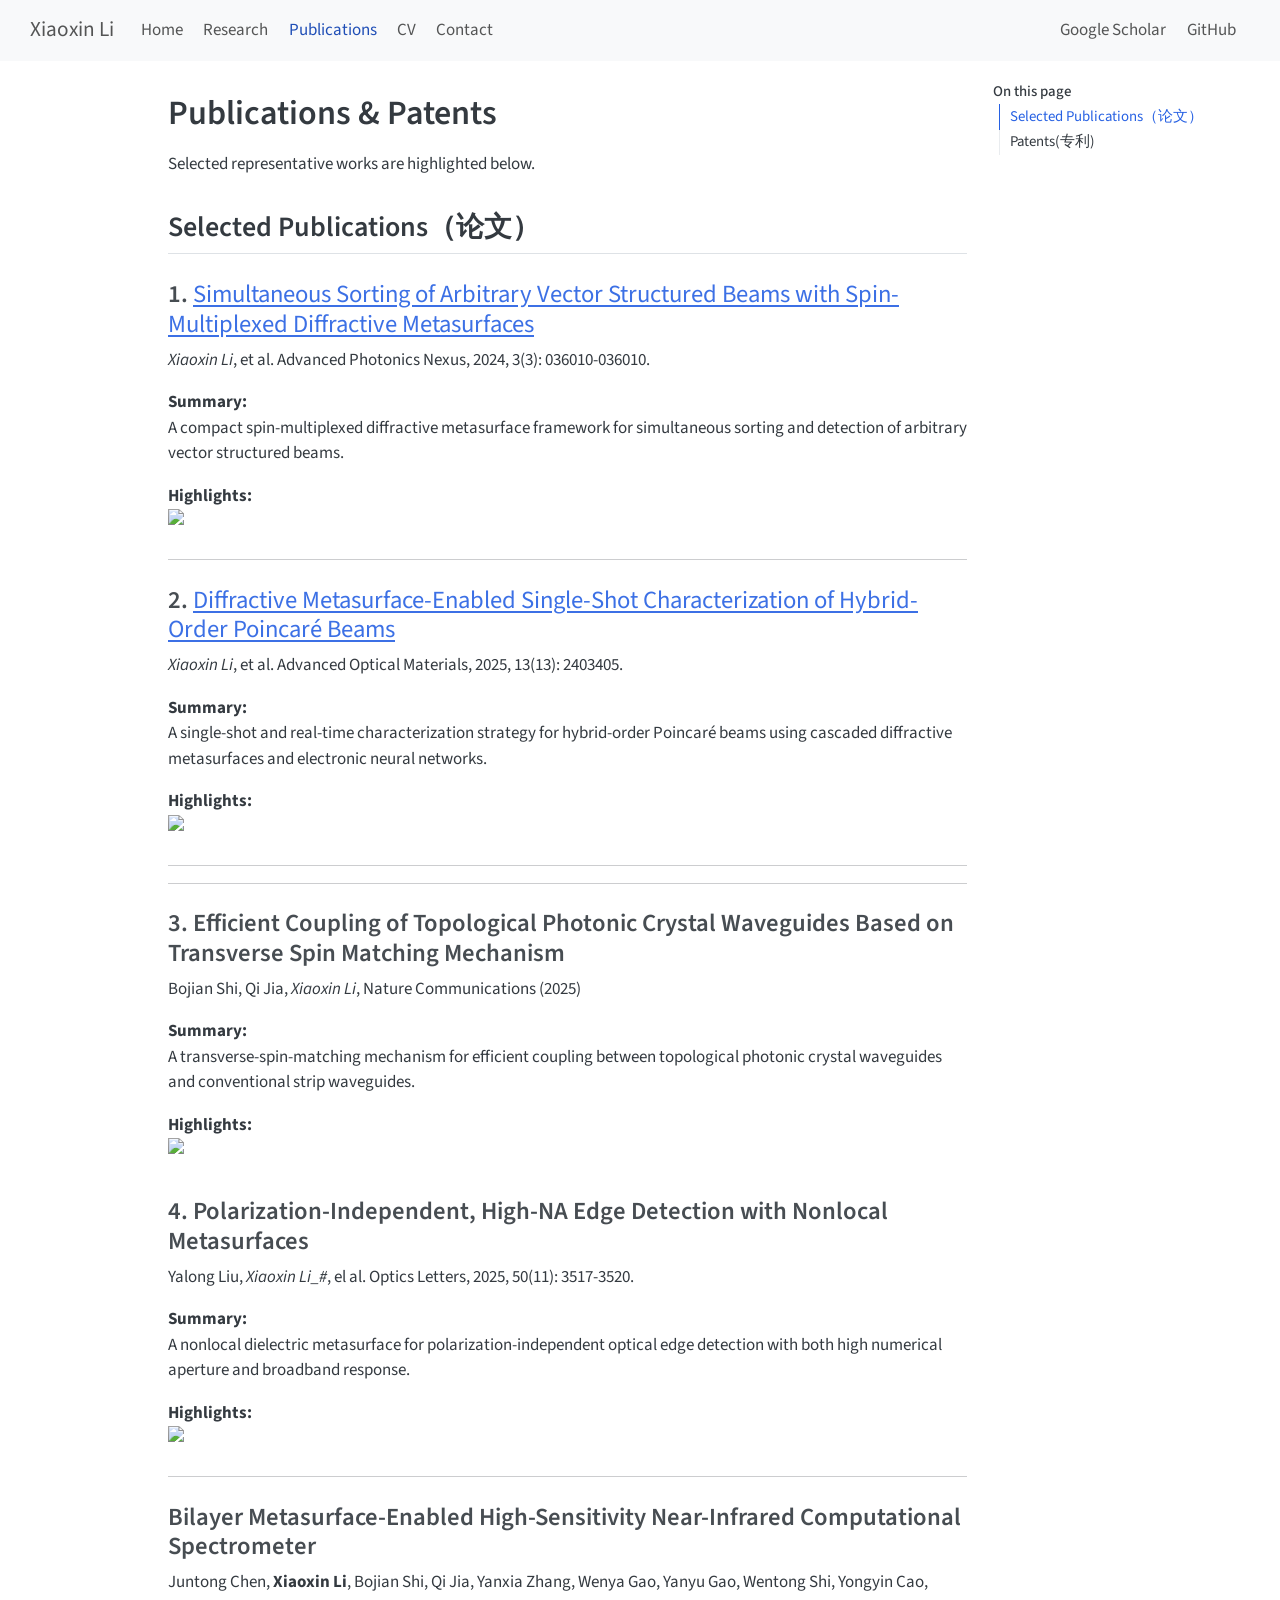
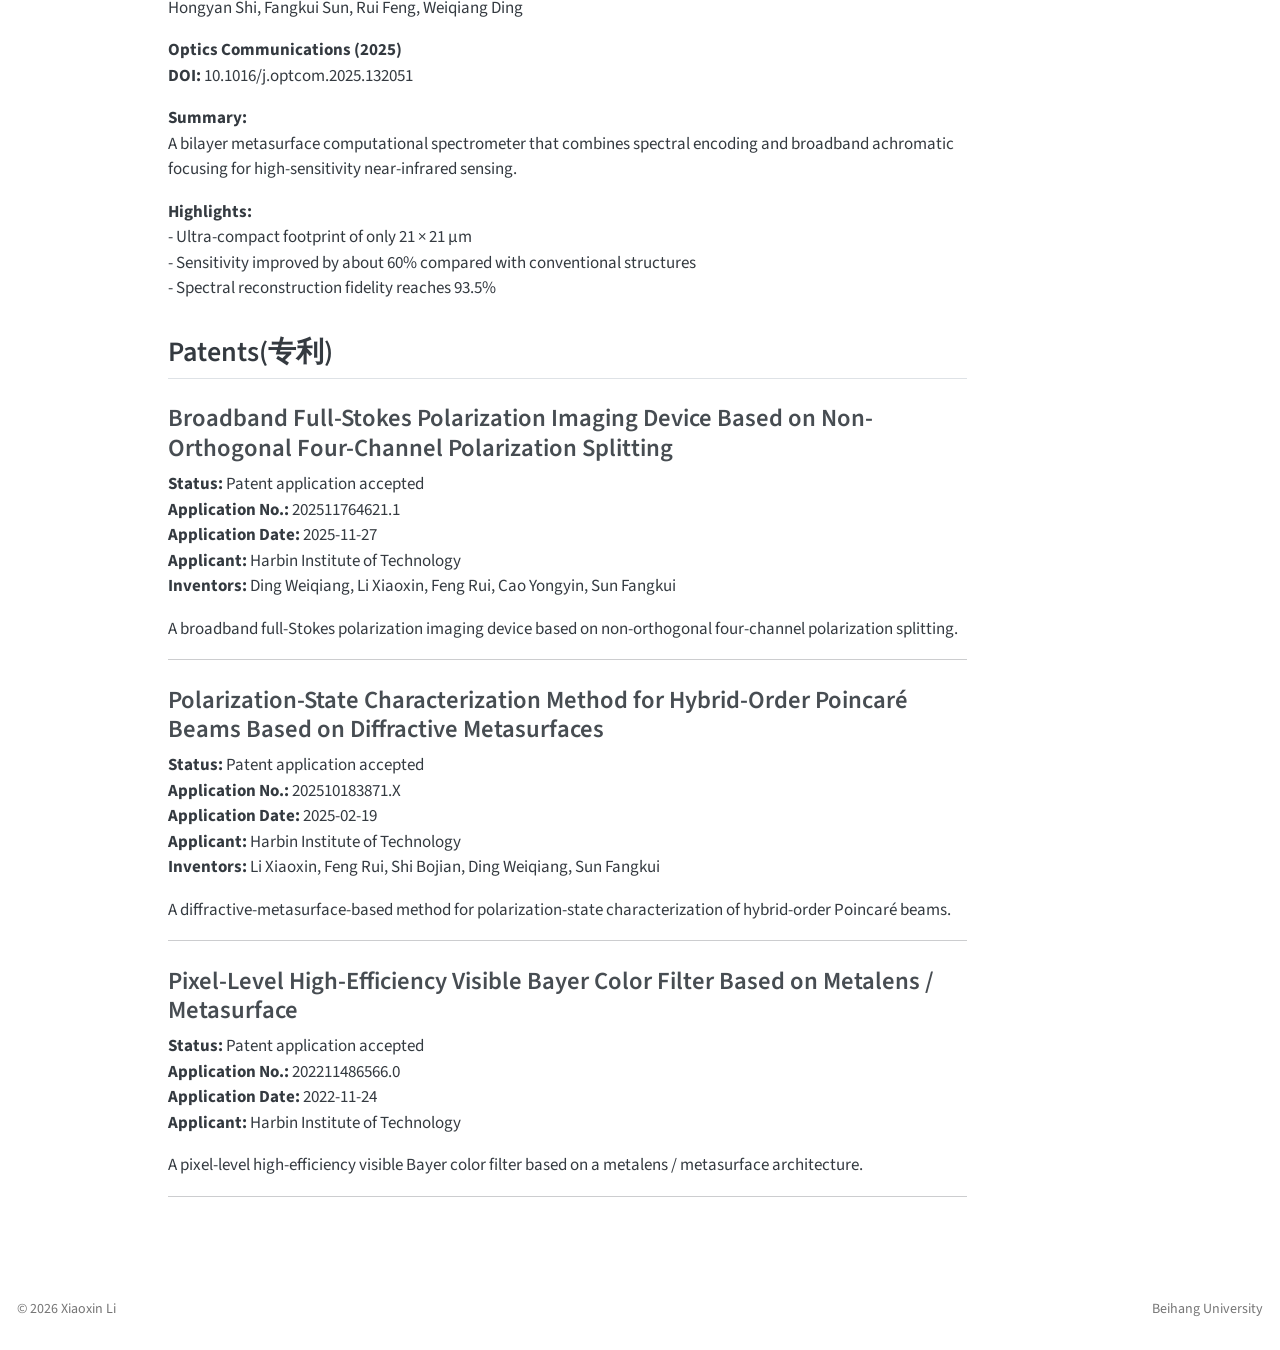
==== docs/publications.html @ 0e0e3e68 "Update homepage URL and SEO metadata" ====
<!DOCTYPE html>
<html xmlns="http://www.w3.org/1999/xhtml" lang="en" xml:lang="en"><head>

<meta charset="utf-8">
<meta name="generator" content="quarto-1.9.37">

<meta name="viewport" content="width=device-width, initial-scale=1.0, user-scalable=yes">


<title>Publications &amp; Patents – Xiaoxin Li</title>
<style>
/* Default styles provided by pandoc.
** See https://pandoc.org/MANUAL.html#variables-for-html for config info.
*/
code{white-space: pre-wrap;}
span.smallcaps{font-variant: small-caps;}
div.columns{display: flex; gap: min(4vw, 1.5em);}
div.column{flex: auto; overflow-x: auto;}
div.hanging-indent{margin-left: 1.5em; text-indent: -1.5em;}
ul.task-list{list-style: none;}
ul.task-list li input[type="checkbox"] {
  width: 0.8em;
  margin: 0 0.8em 0.2em -1em; /* quarto-specific, see https://github.com/quarto-dev/quarto-cli/issues/4556 */ 
  vertical-align: middle;
}
</style>


<script src="site_libs/quarto-nav/quarto-nav.js"></script>
<script src="site_libs/quarto-nav/headroom.min.js"></script>
<script src="site_libs/clipboard/clipboard.min.js"></script>
<script src="site_libs/quarto-search/autocomplete.umd.js"></script>
<script src="site_libs/quarto-search/fuse.min.js"></script>
<script src="site_libs/quarto-search/quarto-search.js"></script>
<meta name="quarto:offset" content="./">
<link href="./assets/images/favicon.png" rel="icon" type="image/png">
<script src="site_libs/quarto-html/quarto.js" type="module"></script>
<script src="site_libs/quarto-html/tabsets/tabsets.js" type="module"></script>
<script src="site_libs/quarto-html/popper.min.js"></script>
<script src="site_libs/quarto-html/tippy.umd.min.js"></script>
<script src="site_libs/quarto-html/anchor.min.js"></script>
<link href="site_libs/quarto-html/tippy.css" rel="stylesheet">
<link href="site_libs/quarto-html/quarto-syntax-highlighting-7f8f88aac4f3542376d5c11b86a4c14d.css" rel="stylesheet" id="quarto-text-highlighting-styles">
<script src="site_libs/bootstrap/bootstrap.min.js"></script>
<link href="site_libs/bootstrap/bootstrap-icons.css" rel="stylesheet">
<link href="site_libs/bootstrap/bootstrap-158031087360bce0ff56dc785ce39e06.min.css" rel="stylesheet" append-hash="true" id="quarto-bootstrap" data-mode="light">
<script id="quarto-search-options" type="application/json">{
  "location": "navbar",
  "copy-button": false,
  "collapse-after": 3,
  "panel-placement": "end",
  "type": "overlay",
  "limit": 50,
  "keyboard-shortcut": [
    "f",
    "/",
    "s"
  ],
  "show-item-context": false,
  "language": {
    "search-no-results-text": "No results",
    "search-matching-documents-text": "matching documents",
    "search-copy-link-title": "Copy link to search",
    "search-hide-matches-text": "Hide additional matches",
    "search-more-match-text": "more match in this document",
    "search-more-matches-text": "more matches in this document",
    "search-clear-button-title": "Clear",
    "search-text-placeholder": "",
    "search-detached-cancel-button-title": "Cancel",
    "search-submit-button-title": "Submit",
    "search-label": "Search"
  }
}</script>
<style>html{ scroll-behavior: smooth; }</style>


<link rel="stylesheet" href="styles.scss">
<meta property="og:title" content="Publications &amp; Patents – Xiaoxin Li">
<meta property="og:description" content="Academic homepage of Xiaoxin Li (李效欣), focusing on nanophotonics, metasurfaces, optical computing, multidimensional imaging, and computational photonics.">
<meta property="og:image" content="https://xiaoxinli-optics.github.io/assets/images/SCR-20260428-vhz.png">
<meta property="og:site_name" content="Xiaoxin Li">
<meta property="og:image:height" content="750">
<meta property="og:image:width" content="1468">
</head>

<body class="nav-fixed quarto-light">

<div id="quarto-search-results"></div>
  <header id="quarto-header" class="headroom fixed-top">
    <nav class="navbar navbar-expand-lg " data-bs-theme="dark">
      <div class="navbar-container container-fluid">
      <div class="navbar-brand-container mx-auto">
    <a class="navbar-brand" href="./index.html">
    <span class="navbar-title">Xiaoxin Li</span>
    </a>
  </div>
            <div id="quarto-search" class="" title="Search"></div>
          <button class="navbar-toggler" type="button" data-bs-toggle="collapse" data-bs-target="#navbarCollapse" aria-controls="navbarCollapse" role="menu" aria-expanded="false" aria-label="Toggle navigation" onclick="if (window.quartoToggleHeadroom) { window.quartoToggleHeadroom(); }">
  <span class="navbar-toggler-icon"></span>
</button>
          <div class="collapse navbar-collapse" id="navbarCollapse">
            <ul class="navbar-nav navbar-nav-scroll me-auto">
  <li class="nav-item">
    <a class="nav-link" href="./index.html"> 
<span class="menu-text">Home</span></a>
  </li>  
  <li class="nav-item">
    <a class="nav-link" href="./research.html"> 
<span class="menu-text">Research</span></a>
  </li>  
  <li class="nav-item">
    <a class="nav-link active" href="./publications.html" aria-current="page"> 
<span class="menu-text">Publications</span></a>
  </li>  
  <li class="nav-item">
    <a class="nav-link" href="./cv.html"> 
<span class="menu-text">CV</span></a>
  </li>  
  <li class="nav-item">
    <a class="nav-link" href="./contact.html"> 
<span class="menu-text">Contact</span></a>
  </li>  
</ul>
            <ul class="navbar-nav navbar-nav-scroll ms-auto">
  <li class="nav-item">
    <a class="nav-link" href="https://scholar.google.com.hk/citations?user=_G05MfUAAAAJ&amp;hl=zh-CN"> 
<span class="menu-text">Google Scholar</span></a>
  </li>  
  <li class="nav-item">
    <a class="nav-link" href="https://github.com/XiaoxinLi-optics"> 
<span class="menu-text">GitHub</span></a>
  </li>  
</ul>
          </div> <!-- /navcollapse -->
            <div class="quarto-navbar-tools">
</div>
      </div> <!-- /container-fluid -->
    </nav>
</header>
<!-- content -->
<div id="quarto-content" class="quarto-container page-columns page-rows-contents page-layout-article page-navbar">
<!-- sidebar -->
<!-- margin-sidebar -->
    <div id="quarto-margin-sidebar" class="sidebar margin-sidebar">
        <nav id="TOC" role="doc-toc" class="toc-active">
    <h2 id="toc-title">On this page</h2>
   
  <ul>
  <li><a href="#selected-publications论文" id="toc-selected-publications论文" class="nav-link active" data-scroll-target="#selected-publications论文">Selected Publications（论文）</a>
  <ul class="collapse">
  <li><a href="#simultaneous-sorting-of-arbitrary-vector-structured-beams-with-spin-multiplexed-diffractive-metasurfaces" id="toc-simultaneous-sorting-of-arbitrary-vector-structured-beams-with-spin-multiplexed-diffractive-metasurfaces" class="nav-link" data-scroll-target="#simultaneous-sorting-of-arbitrary-vector-structured-beams-with-spin-multiplexed-diffractive-metasurfaces">1. Simultaneous Sorting of Arbitrary Vector Structured Beams with Spin-Multiplexed Diffractive Metasurfaces</a></li>
  <li><a href="#diffractive-metasurface-enabled-single-shot-characterization-of-hybrid-order-poincaré-beams" id="toc-diffractive-metasurface-enabled-single-shot-characterization-of-hybrid-order-poincaré-beams" class="nav-link" data-scroll-target="#diffractive-metasurface-enabled-single-shot-characterization-of-hybrid-order-poincaré-beams">2. Diffractive Metasurface-Enabled Single-Shot Characterization of Hybrid-Order Poincaré Beams</a></li>
  <li><a href="#efficient-coupling-of-topological-photonic-crystal-waveguides-based-on-transverse-spin-matching-mechanism" id="toc-efficient-coupling-of-topological-photonic-crystal-waveguides-based-on-transverse-spin-matching-mechanism" class="nav-link" data-scroll-target="#efficient-coupling-of-topological-photonic-crystal-waveguides-based-on-transverse-spin-matching-mechanism">3. Efficient Coupling of Topological Photonic Crystal Waveguides Based on Transverse Spin Matching Mechanism</a></li>
  <li><a href="#polarization-independent-high-na-edge-detection-with-nonlocal-metasurfaces" id="toc-polarization-independent-high-na-edge-detection-with-nonlocal-metasurfaces" class="nav-link" data-scroll-target="#polarization-independent-high-na-edge-detection-with-nonlocal-metasurfaces">4. Polarization-Independent, High-NA Edge Detection with Nonlocal Metasurfaces</a></li>
  <li><a href="#bilayer-metasurface-enabled-high-sensitivity-near-infrared-computational-spectrometer" id="toc-bilayer-metasurface-enabled-high-sensitivity-near-infrared-computational-spectrometer" class="nav-link" data-scroll-target="#bilayer-metasurface-enabled-high-sensitivity-near-infrared-computational-spectrometer">Bilayer Metasurface-Enabled High-Sensitivity Near-Infrared Computational Spectrometer</a></li>
  </ul></li>
  <li><a href="#patents专利" id="toc-patents专利" class="nav-link" data-scroll-target="#patents专利">Patents(专利)</a>
  <ul class="collapse">
  <li><a href="#broadband-full-stokes-polarization-imaging-device-based-on-non-orthogonal-four-channel-polarization-splitting" id="toc-broadband-full-stokes-polarization-imaging-device-based-on-non-orthogonal-four-channel-polarization-splitting" class="nav-link" data-scroll-target="#broadband-full-stokes-polarization-imaging-device-based-on-non-orthogonal-four-channel-polarization-splitting">Broadband Full-Stokes Polarization Imaging Device Based on Non-Orthogonal Four-Channel Polarization Splitting</a></li>
  <li><a href="#polarization-state-characterization-method-for-hybrid-order-poincaré-beams-based-on-diffractive-metasurfaces" id="toc-polarization-state-characterization-method-for-hybrid-order-poincaré-beams-based-on-diffractive-metasurfaces" class="nav-link" data-scroll-target="#polarization-state-characterization-method-for-hybrid-order-poincaré-beams-based-on-diffractive-metasurfaces">Polarization-State Characterization Method for Hybrid-Order Poincaré Beams Based on Diffractive Metasurfaces</a></li>
  <li><a href="#pixel-level-high-efficiency-visible-bayer-color-filter-based-on-metalens-metasurface" id="toc-pixel-level-high-efficiency-visible-bayer-color-filter-based-on-metalens-metasurface" class="nav-link" data-scroll-target="#pixel-level-high-efficiency-visible-bayer-color-filter-based-on-metalens-metasurface">Pixel-Level High-Efficiency Visible Bayer Color Filter Based on Metalens / Metasurface</a></li>
  </ul></li>
  </ul>
</nav>
    </div>
<!-- main -->
<main class="content" id="quarto-document-content">

<header id="title-block-header" class="quarto-title-block default">
<div class="quarto-title">
<h1 class="title">Publications &amp; Patents</h1>
</div>



<div class="quarto-title-meta">

    
  
    
  </div>
  


</header>


<p>Selected representative works are highlighted below.</p>
<section id="selected-publications论文" class="level2">
<h2 class="anchored" data-anchor-id="selected-publications论文">Selected Publications（论文）</h2>
<section id="simultaneous-sorting-of-arbitrary-vector-structured-beams-with-spin-multiplexed-diffractive-metasurfaces" class="level3">
<h3 class="anchored" data-anchor-id="simultaneous-sorting-of-arbitrary-vector-structured-beams-with-spin-multiplexed-diffractive-metasurfaces">1. <a href="assets/pdf/Simultaneous sorting of arbitrary vector structured beams with spin-multiplexed.pdf">Simultaneous Sorting of Arbitrary Vector Structured Beams with Spin-Multiplexed Diffractive Metasurfaces</a></h3>
<p><em>Xiaoxin Li</em>, et al.&nbsp;Advanced Photonics Nexus, 2024, 3(3): 036010-036010.</p>
<p><strong>Summary:</strong><br>
A compact spin-multiplexed diffractive metasurface framework for simultaneous sorting and detection of arbitrary vector structured beams.</p>
<p><strong>Highlights:</strong><br>
<img src="assets/images/SCR-20260428-vhz.png" class="img-fluid quarto-figure quarto-figure-center" width="1000"></p>
<hr>
</section>
<section id="diffractive-metasurface-enabled-single-shot-characterization-of-hybrid-order-poincaré-beams" class="level3">
<h3 class="anchored" data-anchor-id="diffractive-metasurface-enabled-single-shot-characterization-of-hybrid-order-poincaré-beams">2. <a href="assets/pdf/Diffractive Metasurface-enabled Single-shot Characterization of Hybrid-Order Poincaré Beams.pdf">Diffractive Metasurface-Enabled Single-Shot Characterization of Hybrid-Order Poincaré Beams</a></h3>
<p><em>Xiaoxin Li</em>, et al.&nbsp;Advanced Optical Materials, 2025, 13(13): 2403405.</p>
<p><strong>Summary:</strong><br>
A single-shot and real-time characterization strategy for hybrid-order Poincaré beams using cascaded diffractive metasurfaces and electronic neural networks.</p>
<p><strong>Highlights:</strong><br>
<img src="assets/images/SCR-20260428-vl0.jpeg" class="img-fluid quarto-figure quarto-figure-center" width="1000"></p>
<hr>
<hr>
</section>
<section id="efficient-coupling-of-topological-photonic-crystal-waveguides-based-on-transverse-spin-matching-mechanism" class="level3">
<h3 class="anchored" data-anchor-id="efficient-coupling-of-topological-photonic-crystal-waveguides-based-on-transverse-spin-matching-mechanism">3. Efficient Coupling of Topological Photonic Crystal Waveguides Based on Transverse Spin Matching Mechanism</h3>
<p>Bojian Shi, Qi Jia, <em>Xiaoxin Li</em>, Nature Communications (2025)</p>
<p><strong>Summary:</strong><br>
A transverse-spin-matching mechanism for efficient coupling between topological photonic crystal waveguides and conventional strip waveguides.</p>
<p><strong>Highlights:</strong><br>
<img src="assets/images/SCR-20260501-nc.png" class="img-fluid quarto-figure quarto-figure-center" width="1000"></p>
</section>
<section id="polarization-independent-high-na-edge-detection-with-nonlocal-metasurfaces" class="level3">
<h3 class="anchored" data-anchor-id="polarization-independent-high-na-edge-detection-with-nonlocal-metasurfaces">4. Polarization-Independent, High-NA Edge Detection with Nonlocal Metasurfaces</h3>
<p>Yalong Liu, <em>Xiaoxin Li_#</em>, el al.&nbsp;Optics Letters, 2025, 50(11): 3517-3520.</p>
<p><strong>Summary:</strong><br>
A nonlocal dielectric metasurface for polarization-independent optical edge detection with both high numerical aperture and broadband response.</p>
<p><strong>Highlights:</strong><br>
<img src="assets/images/SCR-20260501-vhz.png" class="img-fluid quarto-figure quarto-figure-center" width="1000"></p>
<hr>
</section>
<section id="bilayer-metasurface-enabled-high-sensitivity-near-infrared-computational-spectrometer" class="level3">
<h3 class="anchored" data-anchor-id="bilayer-metasurface-enabled-high-sensitivity-near-infrared-computational-spectrometer">Bilayer Metasurface-Enabled High-Sensitivity Near-Infrared Computational Spectrometer</h3>
<p>Juntong Chen, <strong>Xiaoxin Li</strong>, Bojian Shi, Qi Jia, Yanxia Zhang, Wenya Gao, Yanyu Gao, Wentong Shi, Yongyin Cao, Hongyan Shi, Fangkui Sun, Rui Feng, Weiqiang Ding</p>
<p><strong>Optics Communications (2025)</strong><br>
<strong>DOI:</strong> 10.1016/j.optcom.2025.132051</p>
<p><strong>Summary:</strong><br>
A bilayer metasurface computational spectrometer that combines spectral encoding and broadband achromatic focusing for high-sensitivity near-infrared sensing.</p>
<p><strong>Highlights:</strong><br>
- Ultra-compact footprint of only 21 × 21 μm<br>
- Sensitivity improved by about 60% compared with conventional structures<br>
- Spectral reconstruction fidelity reaches 93.5%</p>
</section>
</section>
<section id="patents专利" class="level2">
<h2 class="anchored" data-anchor-id="patents专利">Patents(专利)</h2>
<section id="broadband-full-stokes-polarization-imaging-device-based-on-non-orthogonal-four-channel-polarization-splitting" class="level3">
<h3 class="anchored" data-anchor-id="broadband-full-stokes-polarization-imaging-device-based-on-non-orthogonal-four-channel-polarization-splitting">Broadband Full-Stokes Polarization Imaging Device Based on Non-Orthogonal Four-Channel Polarization Splitting</h3>
<p><strong>Status:</strong> Patent application accepted<br>
<strong>Application No.:</strong> 202511764621.1<br>
<strong>Application Date:</strong> 2025-11-27<br>
<strong>Applicant:</strong> Harbin Institute of Technology<br>
<strong>Inventors:</strong> Ding Weiqiang, Li Xiaoxin, Feng Rui, Cao Yongyin, Sun Fangkui</p>
<p>A broadband full-Stokes polarization imaging device based on non-orthogonal four-channel polarization splitting.</p>
<hr>
</section>
<section id="polarization-state-characterization-method-for-hybrid-order-poincaré-beams-based-on-diffractive-metasurfaces" class="level3">
<h3 class="anchored" data-anchor-id="polarization-state-characterization-method-for-hybrid-order-poincaré-beams-based-on-diffractive-metasurfaces">Polarization-State Characterization Method for Hybrid-Order Poincaré Beams Based on Diffractive Metasurfaces</h3>
<p><strong>Status:</strong> Patent application accepted<br>
<strong>Application No.:</strong> 202510183871.X<br>
<strong>Application Date:</strong> 2025-02-19<br>
<strong>Applicant:</strong> Harbin Institute of Technology<br>
<strong>Inventors:</strong> Li Xiaoxin, Feng Rui, Shi Bojian, Ding Weiqiang, Sun Fangkui</p>
<p>A diffractive-metasurface-based method for polarization-state characterization of hybrid-order Poincaré beams.</p>
<hr>
</section>
<section id="pixel-level-high-efficiency-visible-bayer-color-filter-based-on-metalens-metasurface" class="level3">
<h3 class="anchored" data-anchor-id="pixel-level-high-efficiency-visible-bayer-color-filter-based-on-metalens-metasurface">Pixel-Level High-Efficiency Visible Bayer Color Filter Based on Metalens / Metasurface</h3>
<p><strong>Status:</strong> Patent application accepted<br>
<strong>Application No.:</strong> 202211486566.0<br>
<strong>Application Date:</strong> 2022-11-24<br>
<strong>Applicant:</strong> Harbin Institute of Technology</p>
<p>A pixel-level high-efficiency visible Bayer color filter based on a metalens / metasurface architecture.</p>
<hr>


</section>
</section>

</main> <!-- /main -->
<script id="quarto-html-after-body" type="application/javascript">
  window.document.addEventListener("DOMContentLoaded", function (event) {
    const icon = "";
    const anchorJS = new window.AnchorJS();
    anchorJS.options = {
      placement: 'right',
      icon: icon
    };
    anchorJS.add('.anchored');
    const isCodeAnnotation = (el) => {
      for (const clz of el.classList) {
        if (clz.startsWith('code-annotation-')) {                     
          return true;
        }
      }
      return false;
    }
    const onCopySuccess = function(e) {
      // button target
      const button = e.trigger;
      // don't keep focus
      button.blur();
      // flash "checked"
      button.classList.add('code-copy-button-checked');
      var currentTitle = button.getAttribute("title");
      button.setAttribute("title", "Copied!");
      let tooltip;
      if (window.bootstrap) {
        button.setAttribute("data-bs-toggle", "tooltip");
        button.setAttribute("data-bs-placement", "left");
        button.setAttribute("data-bs-title", "Copied!");
        tooltip = new bootstrap.Tooltip(button, 
          { trigger: "manual", 
            customClass: "code-copy-button-tooltip",
            offset: [0, -8]});
        tooltip.show();    
      }
      setTimeout(function() {
        if (tooltip) {
          tooltip.hide();
          button.removeAttribute("data-bs-title");
          button.removeAttribute("data-bs-toggle");
          button.removeAttribute("data-bs-placement");
        }
        button.setAttribute("title", currentTitle);
        button.classList.remove('code-copy-button-checked');
      }, 1000);
      // clear code selection
      e.clearSelection();
    }
    const getTextToCopy = function(trigger) {
      const outerScaffold = trigger.parentElement.cloneNode(true);
      const codeEl = outerScaffold.querySelector('code');
      for (const childEl of codeEl.children) {
        if (isCodeAnnotation(childEl)) {
          childEl.remove();
        }
      }
      return codeEl.innerText;
    }
    const clipboard = new window.ClipboardJS('.code-copy-button:not([data-in-quarto-modal])', {
      text: getTextToCopy
    });
    clipboard.on('success', onCopySuccess);
    if (window.document.getElementById('quarto-embedded-source-code-modal')) {
      const clipboardModal = new window.ClipboardJS('.code-copy-button[data-in-quarto-modal]', {
        text: getTextToCopy,
        container: window.document.getElementById('quarto-embedded-source-code-modal')
      });
      clipboardModal.on('success', onCopySuccess);
    }
      var localhostRegex = new RegExp(/^(?:http|https):\/\/localhost\:?[0-9]*\//);
      var mailtoRegex = new RegExp(/^mailto:/);
        var filterRegex = new RegExp("https:\/\/xiaoxinli-optics\.github\.io\/");
      var isInternal = (href) => {
          return filterRegex.test(href) || localhostRegex.test(href) || mailtoRegex.test(href);
      }
      // Inspect non-navigation links and adorn them if external
     var links = window.document.querySelectorAll('a[href]:not(.nav-link):not(.navbar-brand):not(.toc-action):not(.sidebar-link):not(.sidebar-item-toggle):not(.pagination-link):not(.no-external):not([aria-hidden]):not(.dropdown-item):not(.quarto-navigation-tool):not(.about-link)');
      for (var i=0; i<links.length; i++) {
        const link = links[i];
        if (!isInternal(link.href)) {
          // undo the damage that might have been done by quarto-nav.js in the case of
          // links that we want to consider external
          if (link.dataset.originalHref !== undefined) {
            link.href = link.dataset.originalHref;
          }
        }
      }
    function tippyHover(el, contentFn, onTriggerFn, onUntriggerFn) {
      const config = {
        allowHTML: true,
        maxWidth: 500,
        delay: 100,
        arrow: false,
        appendTo: function(el) {
            return el.parentElement;
        },
        interactive: true,
        interactiveBorder: 10,
        theme: 'quarto',
        placement: 'bottom-start',
      };
      if (contentFn) {
        config.content = contentFn;
      }
      if (onTriggerFn) {
        config.onTrigger = onTriggerFn;
      }
      if (onUntriggerFn) {
        config.onUntrigger = onUntriggerFn;
      }
      window.tippy(el, config); 
    }
    const noterefs = window.document.querySelectorAll('a[role="doc-noteref"]');
    for (var i=0; i<noterefs.length; i++) {
      const ref = noterefs[i];
      tippyHover(ref, function() {
        // use id or data attribute instead here
        let href = ref.getAttribute('data-footnote-href') || ref.getAttribute('href');
        try { href = new URL(href).hash; } catch {}
        const id = href.replace(/^#\/?/, "");
        const note = window.document.getElementById(id);
        if (note) {
          return note.innerHTML;
        } else {
          return "";
        }
      });
    }
    const xrefs = window.document.querySelectorAll('a.quarto-xref');
    const processXRef = (id, note) => {
      // Strip column container classes
      const stripColumnClz = (el) => {
        el.classList.remove("page-full", "page-columns");
        if (el.children) {
          for (const child of el.children) {
            stripColumnClz(child);
          }
        }
      }
      stripColumnClz(note)
      if (id === null || id.startsWith('sec-')) {
        // Special case sections, only their first couple elements
        const container = document.createElement("div");
        if (note.children && note.children.length > 2) {
          container.appendChild(note.children[0].cloneNode(true));
          for (let i = 1; i < note.children.length; i++) {
            const child = note.children[i];
            if (child.tagName === "P" && child.innerText === "") {
              continue;
            } else {
              container.appendChild(child.cloneNode(true));
              break;
            }
          }
          if (window.Quarto?.typesetMath) {
            window.Quarto.typesetMath(container);
          }
          return container.innerHTML
        } else {
          if (window.Quarto?.typesetMath) {
            window.Quarto.typesetMath(note);
          }
          return note.innerHTML;
        }
      } else {
        // Remove any anchor links if they are present
        const anchorLink = note.querySelector('a.anchorjs-link');
        if (anchorLink) {
          anchorLink.remove();
        }
        if (window.Quarto?.typesetMath) {
          window.Quarto.typesetMath(note);
        }
        if (note.classList.contains("callout")) {
          return note.outerHTML;
        } else {
          return note.innerHTML;
        }
      }
    }
    for (var i=0; i<xrefs.length; i++) {
      const xref = xrefs[i];
      tippyHover(xref, undefined, function(instance) {
        instance.disable();
        let url = xref.getAttribute('href');
        let hash = undefined; 
        if (url.startsWith('#')) {
          hash = url;
        } else {
          try { hash = new URL(url).hash; } catch {}
        }
        if (hash) {
          const id = hash.replace(/^#\/?/, "");
          const note = window.document.getElementById(id);
          if (note !== null) {
            try {
              const html = processXRef(id, note.cloneNode(true));
              instance.setContent(html);
            } finally {
              instance.enable();
              instance.show();
            }
          } else {
            // See if we can fetch this
            fetch(url.split('#')[0])
            .then(res => res.text())
            .then(html => {
              const parser = new DOMParser();
              const htmlDoc = parser.parseFromString(html, "text/html");
              const note = htmlDoc.getElementById(id);
              if (note !== null) {
                const html = processXRef(id, note);
                instance.setContent(html);
              } 
            }).finally(() => {
              instance.enable();
              instance.show();
            });
          }
        } else {
          // See if we can fetch a full url (with no hash to target)
          // This is a special case and we should probably do some content thinning / targeting
          fetch(url)
          .then(res => res.text())
          .then(html => {
            const parser = new DOMParser();
            const htmlDoc = parser.parseFromString(html, "text/html");
            const note = htmlDoc.querySelector('main.content');
            if (note !== null) {
              // This should only happen for chapter cross references
              // (since there is no id in the URL)
              // remove the first header
              if (note.children.length > 0 && note.children[0].tagName === "HEADER") {
                note.children[0].remove();
              }
              const html = processXRef(null, note);
              instance.setContent(html);
            } 
          }).finally(() => {
            instance.enable();
            instance.show();
          });
        }
      }, function(instance) {
      });
    }
        let selectedAnnoteEl;
        const selectorForAnnotation = ( cell, annotation) => {
          let cellAttr = 'data-code-cell="' + cell + '"';
          let lineAttr = 'data-code-annotation="' +  annotation + '"';
          const selector = 'span[' + cellAttr + '][' + lineAttr + ']';
          return selector;
        }
        const selectCodeLines = (annoteEl) => {
          const doc = window.document;
          const targetCell = annoteEl.getAttribute("data-target-cell");
          const targetAnnotation = annoteEl.getAttribute("data-target-annotation");
          const annoteSpan = window.document.querySelector(selectorForAnnotation(targetCell, targetAnnotation));
          const lines = annoteSpan.getAttribute("data-code-lines").split(",");
          const lineIds = lines.map((line) => {
            return targetCell + "-" + line;
          })
          let top = null;
          let height = null;
          let parent = null;
          if (lineIds.length > 0) {
              //compute the position of the single el (top and bottom and make a div)
              const el = window.document.getElementById(lineIds[0]);
              top = el.offsetTop;
              height = el.offsetHeight;
              parent = el.parentElement.parentElement;
            if (lineIds.length > 1) {
              const lastEl = window.document.getElementById(lineIds[lineIds.length - 1]);
              const bottom = lastEl.offsetTop + lastEl.offsetHeight;
              height = bottom - top;
            }
            if (top !== null && height !== null && parent !== null) {
              // cook up a div (if necessary) and position it 
              let div = window.document.getElementById("code-annotation-line-highlight");
              if (div === null) {
                div = window.document.createElement("div");
                div.setAttribute("id", "code-annotation-line-highlight");
                div.style.position = 'absolute';
                parent.appendChild(div);
              }
              div.style.top = top - 2 + "px";
              div.style.height = height + 4 + "px";
              div.style.left = 0;
              let gutterDiv = window.document.getElementById("code-annotation-line-highlight-gutter");
              if (gutterDiv === null) {
                gutterDiv = window.document.createElement("div");
                gutterDiv.setAttribute("id", "code-annotation-line-highlight-gutter");
                gutterDiv.style.position = 'absolute';
                const codeCell = window.document.getElementById(targetCell);
                const gutter = codeCell.querySelector('.code-annotation-gutter');
                gutter.appendChild(gutterDiv);
              }
              gutterDiv.style.top = top - 2 + "px";
              gutterDiv.style.height = height + 4 + "px";
            }
            selectedAnnoteEl = annoteEl;
          }
        };
        const unselectCodeLines = () => {
          const elementsIds = ["code-annotation-line-highlight", "code-annotation-line-highlight-gutter"];
          elementsIds.forEach((elId) => {
            const div = window.document.getElementById(elId);
            if (div) {
              div.remove();
            }
          });
          selectedAnnoteEl = undefined;
        };
          // Handle positioning of the toggle
      window.addEventListener(
        "resize",
        throttle(() => {
          elRect = undefined;
          if (selectedAnnoteEl) {
            selectCodeLines(selectedAnnoteEl);
          }
        }, 10)
      );
      function throttle(fn, ms) {
      let throttle = false;
      let timer;
        return (...args) => {
          if(!throttle) { // first call gets through
              fn.apply(this, args);
              throttle = true;
          } else { // all the others get throttled
              if(timer) clearTimeout(timer); // cancel #2
              timer = setTimeout(() => {
                fn.apply(this, args);
                timer = throttle = false;
              }, ms);
          }
        };
      }
        // Attach click handler to the DT
        const annoteDls = window.document.querySelectorAll('dt[data-target-cell]');
        for (const annoteDlNode of annoteDls) {
          annoteDlNode.addEventListener('click', (event) => {
            const clickedEl = event.target;
            if (clickedEl !== selectedAnnoteEl) {
              unselectCodeLines();
              const activeEl = window.document.querySelector('dt[data-target-cell].code-annotation-active');
              if (activeEl) {
                activeEl.classList.remove('code-annotation-active');
              }
              selectCodeLines(clickedEl);
              clickedEl.classList.add('code-annotation-active');
            } else {
              // Unselect the line
              unselectCodeLines();
              clickedEl.classList.remove('code-annotation-active');
            }
          });
        }
    const findCites = (el) => {
      const parentEl = el.parentElement;
      if (parentEl) {
        const cites = parentEl.dataset.cites;
        if (cites) {
          return {
            el,
            cites: cites.split(' ')
          };
        } else {
          return findCites(el.parentElement)
        }
      } else {
        return undefined;
      }
    };
    var bibliorefs = window.document.querySelectorAll('a[role="doc-biblioref"]');
    for (var i=0; i<bibliorefs.length; i++) {
      const ref = bibliorefs[i];
      const citeInfo = findCites(ref);
      if (citeInfo) {
        tippyHover(citeInfo.el, function() {
          var popup = window.document.createElement('div');
          citeInfo.cites.forEach(function(cite) {
            var citeDiv = window.document.createElement('div');
            citeDiv.classList.add('hanging-indent');
            citeDiv.classList.add('csl-entry');
            var biblioDiv = window.document.getElementById('ref-' + cite);
            if (biblioDiv) {
              citeDiv.innerHTML = biblioDiv.innerHTML;
            }
            popup.appendChild(citeDiv);
          });
          return popup.innerHTML;
        });
      }
    }
  });
  </script>
</div> <!-- /content -->
<footer class="footer">
  <div class="nav-footer">
    <div class="nav-footer-left">
<p>© 2026 Xiaoxin Li</p>
</div>   
    <div class="nav-footer-center">
      &nbsp;
    </div>
    <div class="nav-footer-right">
<p>Beihang University</p>
</div>
  </div>
</footer>




<script src="site_libs/quarto-html/zenscroll-min.js"></script>
</body></html>
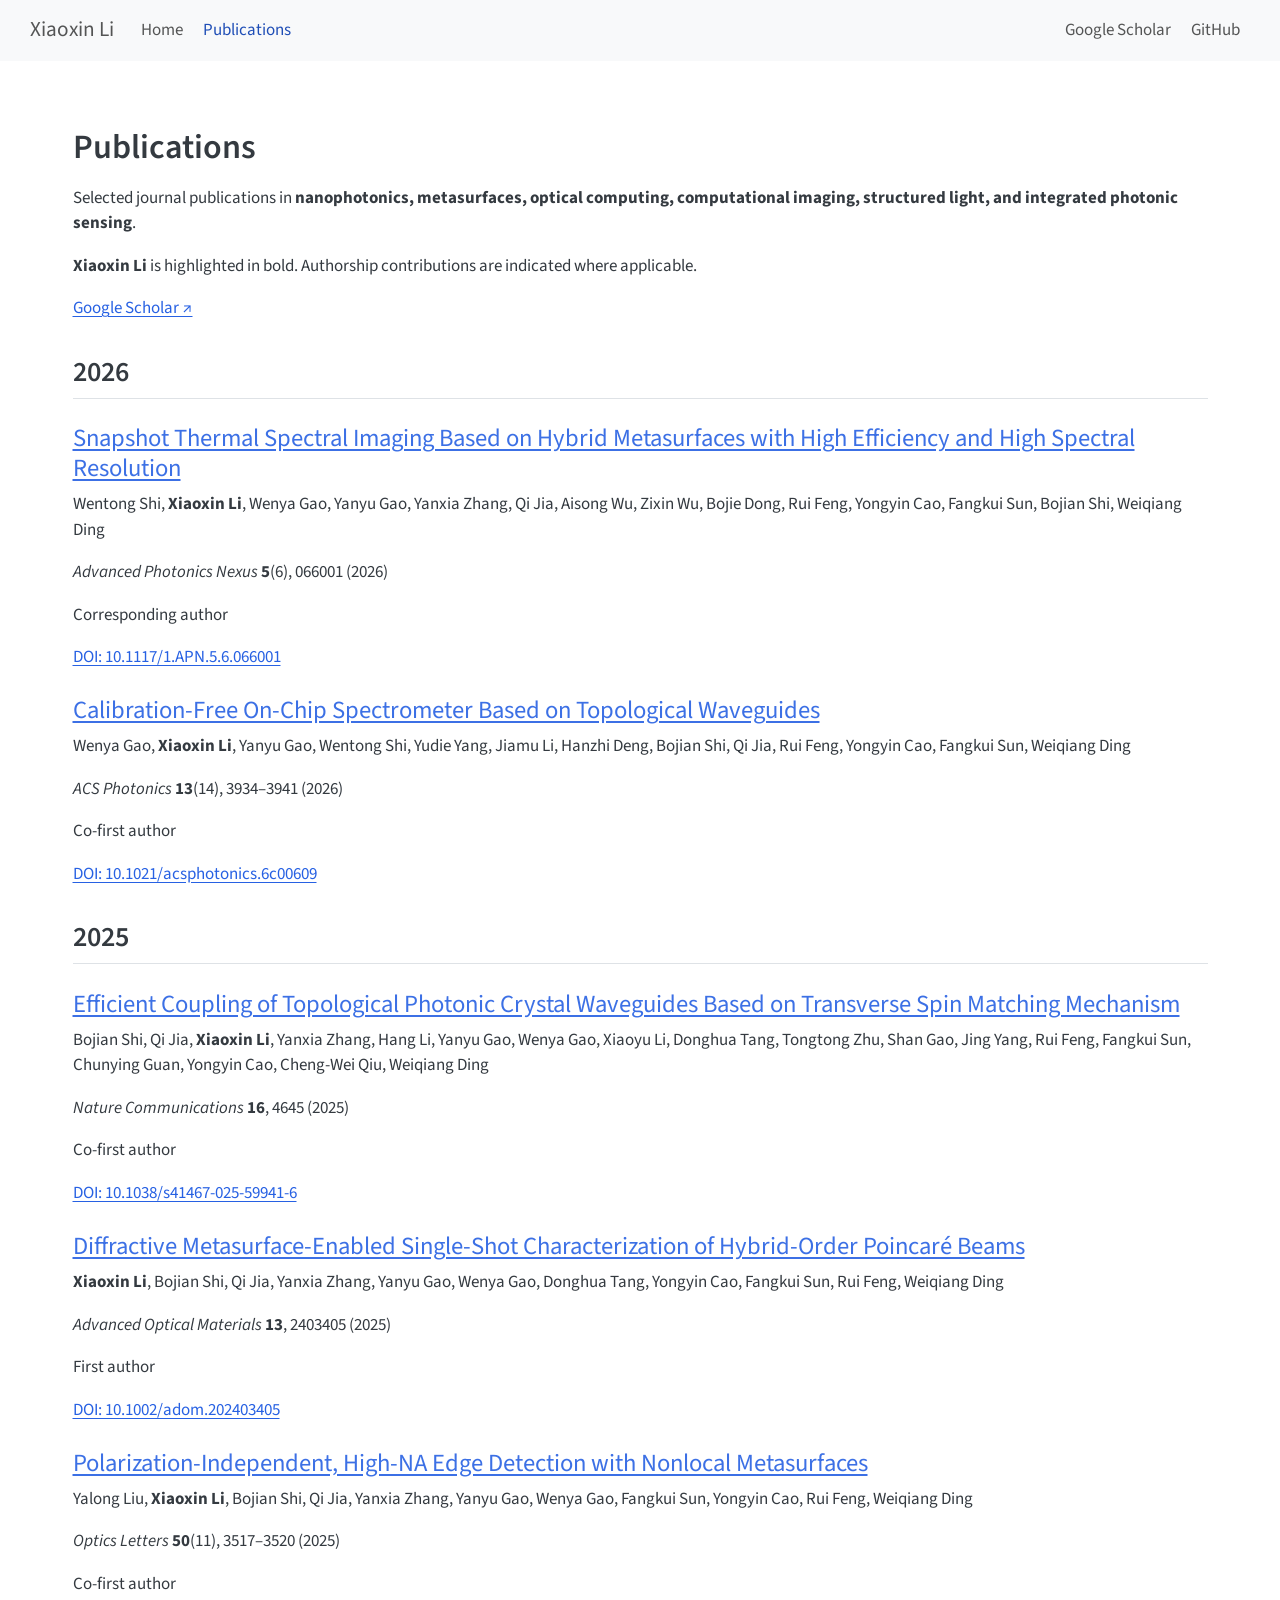
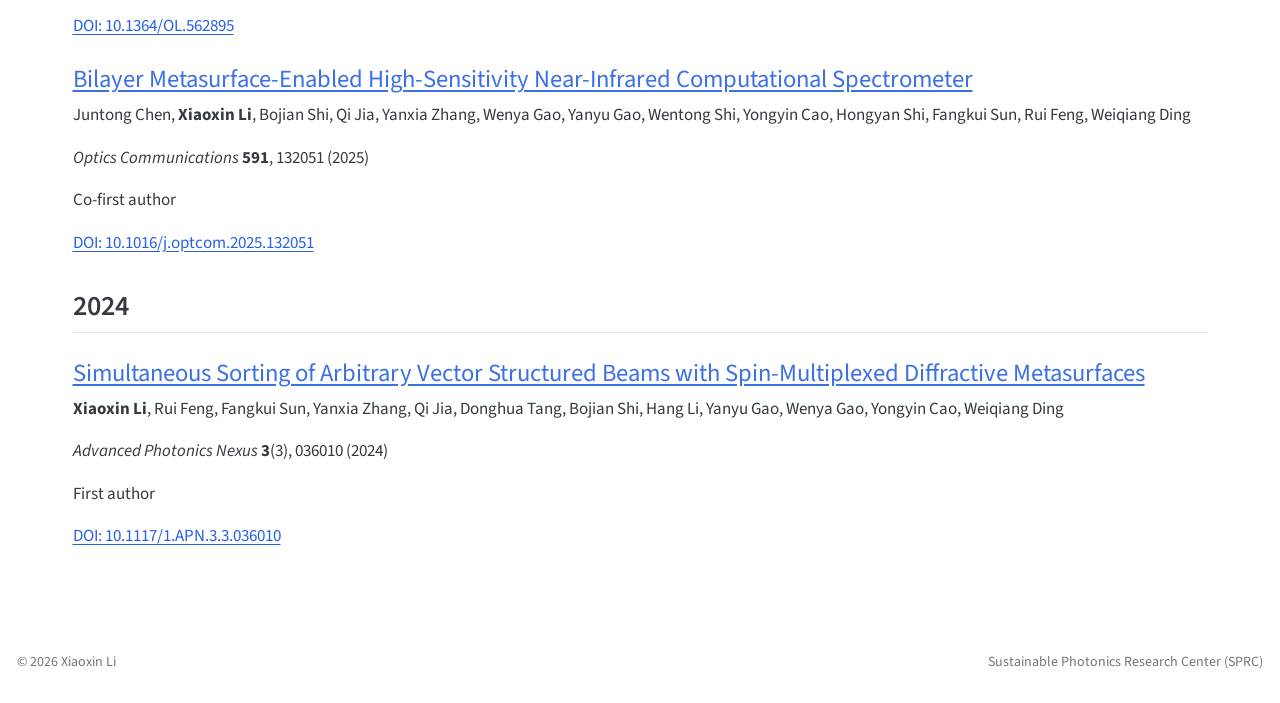
==== commit 769f52c2: "Redesign academic homepage and update publications" ====
--- a/docs/publications.html
+++ b/docs/publications.html
@@ -6,8 +6,9 @@
 
 <meta name="viewport" content="width=device-width, initial-scale=1.0, user-scalable=yes">
 
-
-<title>Publications &amp; Patents – Xiaoxin Li</title>
+<meta name="description" content="Publications of Xiaoxin Li in nanophotonics, metasurfaces, optical computing, computational imaging, structured light, and integrated photonic sensing.">
+
+<title>Publications | Xiaoxin Li – Xiaoxin Li</title>
 <style>
 /* Default styles provided by pandoc.
 ** See https://pandoc.org/MANUAL.html#variables-for-html for config info.
@@ -75,12 +76,8 @@
 
 
 <link rel="stylesheet" href="styles.scss">
-<meta property="og:title" content="Publications &amp; Patents – Xiaoxin Li">
-<meta property="og:description" content="Academic homepage of Xiaoxin Li (李效欣), focusing on nanophotonics, metasurfaces, optical computing, multidimensional imaging, and computational photonics.">
-<meta property="og:image" content="https://xiaoxinli-optics.github.io/assets/images/SCR-20260428-vhz.png">
+<meta property="og:title" content="Publications | Xiaoxin Li">
 <meta property="og:site_name" content="Xiaoxin Li">
-<meta property="og:image:height" content="750">
-<meta property="og:image:width" content="1468">
 </head>
 
 <body class="nav-fixed quarto-light">
@@ -94,7 +91,6 @@
     <span class="navbar-title">Xiaoxin Li</span>
     </a>
   </div>
-            <div id="quarto-search" class="" title="Search"></div>
           <button class="navbar-toggler" type="button" data-bs-toggle="collapse" data-bs-target="#navbarCollapse" aria-controls="navbarCollapse" role="menu" aria-expanded="false" aria-label="Toggle navigation" onclick="if (window.quartoToggleHeadroom) { window.quartoToggleHeadroom(); }">
   <span class="navbar-toggler-icon"></span>
 </button>
@@ -105,25 +101,13 @@
 <span class="menu-text">Home</span></a>
   </li>  
   <li class="nav-item">
-    <a class="nav-link" href="./research.html"> 
-<span class="menu-text">Research</span></a>
-  </li>  
-  <li class="nav-item">
     <a class="nav-link active" href="./publications.html" aria-current="page"> 
 <span class="menu-text">Publications</span></a>
-  </li>  
-  <li class="nav-item">
-    <a class="nav-link" href="./cv.html"> 
-<span class="menu-text">CV</span></a>
-  </li>  
-  <li class="nav-item">
-    <a class="nav-link" href="./contact.html"> 
-<span class="menu-text">Contact</span></a>
   </li>  
 </ul>
             <ul class="navbar-nav navbar-nav-scroll ms-auto">
   <li class="nav-item">
-    <a class="nav-link" href="https://scholar.google.com.hk/citations?user=_G05MfUAAAAJ&amp;hl=zh-CN"> 
+    <a class="nav-link" href="https://scholar.google.com.hk/citations?user=_G05MfUAAAAJ&amp;hl=en"> 
 <span class="menu-text">Google Scholar</span></a>
   </li>  
   <li class="nav-item">
@@ -138,139 +122,84 @@
     </nav>
 </header>
 <!-- content -->
-<div id="quarto-content" class="quarto-container page-columns page-rows-contents page-layout-article page-navbar">
+<div id="quarto-content" class="quarto-container page-columns page-rows-contents page-layout-full page-navbar">
 <!-- sidebar -->
 <!-- margin-sidebar -->
-    <div id="quarto-margin-sidebar" class="sidebar margin-sidebar">
-        <nav id="TOC" role="doc-toc" class="toc-active">
-    <h2 id="toc-title">On this page</h2>
-   
-  <ul>
-  <li><a href="#selected-publications论文" id="toc-selected-publications论文" class="nav-link active" data-scroll-target="#selected-publications论文">Selected Publications（论文）</a>
-  <ul class="collapse">
-  <li><a href="#simultaneous-sorting-of-arbitrary-vector-structured-beams-with-spin-multiplexed-diffractive-metasurfaces" id="toc-simultaneous-sorting-of-arbitrary-vector-structured-beams-with-spin-multiplexed-diffractive-metasurfaces" class="nav-link" data-scroll-target="#simultaneous-sorting-of-arbitrary-vector-structured-beams-with-spin-multiplexed-diffractive-metasurfaces">1. Simultaneous Sorting of Arbitrary Vector Structured Beams with Spin-Multiplexed Diffractive Metasurfaces</a></li>
-  <li><a href="#diffractive-metasurface-enabled-single-shot-characterization-of-hybrid-order-poincaré-beams" id="toc-diffractive-metasurface-enabled-single-shot-characterization-of-hybrid-order-poincaré-beams" class="nav-link" data-scroll-target="#diffractive-metasurface-enabled-single-shot-characterization-of-hybrid-order-poincaré-beams">2. Diffractive Metasurface-Enabled Single-Shot Characterization of Hybrid-Order Poincaré Beams</a></li>
-  <li><a href="#efficient-coupling-of-topological-photonic-crystal-waveguides-based-on-transverse-spin-matching-mechanism" id="toc-efficient-coupling-of-topological-photonic-crystal-waveguides-based-on-transverse-spin-matching-mechanism" class="nav-link" data-scroll-target="#efficient-coupling-of-topological-photonic-crystal-waveguides-based-on-transverse-spin-matching-mechanism">3. Efficient Coupling of Topological Photonic Crystal Waveguides Based on Transverse Spin Matching Mechanism</a></li>
-  <li><a href="#polarization-independent-high-na-edge-detection-with-nonlocal-metasurfaces" id="toc-polarization-independent-high-na-edge-detection-with-nonlocal-metasurfaces" class="nav-link" data-scroll-target="#polarization-independent-high-na-edge-detection-with-nonlocal-metasurfaces">4. Polarization-Independent, High-NA Edge Detection with Nonlocal Metasurfaces</a></li>
-  <li><a href="#bilayer-metasurface-enabled-high-sensitivity-near-infrared-computational-spectrometer" id="toc-bilayer-metasurface-enabled-high-sensitivity-near-infrared-computational-spectrometer" class="nav-link" data-scroll-target="#bilayer-metasurface-enabled-high-sensitivity-near-infrared-computational-spectrometer">Bilayer Metasurface-Enabled High-Sensitivity Near-Infrared Computational Spectrometer</a></li>
-  </ul></li>
-  <li><a href="#patents专利" id="toc-patents专利" class="nav-link" data-scroll-target="#patents专利">Patents(专利)</a>
-  <ul class="collapse">
-  <li><a href="#broadband-full-stokes-polarization-imaging-device-based-on-non-orthogonal-four-channel-polarization-splitting" id="toc-broadband-full-stokes-polarization-imaging-device-based-on-non-orthogonal-four-channel-polarization-splitting" class="nav-link" data-scroll-target="#broadband-full-stokes-polarization-imaging-device-based-on-non-orthogonal-four-channel-polarization-splitting">Broadband Full-Stokes Polarization Imaging Device Based on Non-Orthogonal Four-Channel Polarization Splitting</a></li>
-  <li><a href="#polarization-state-characterization-method-for-hybrid-order-poincaré-beams-based-on-diffractive-metasurfaces" id="toc-polarization-state-characterization-method-for-hybrid-order-poincaré-beams-based-on-diffractive-metasurfaces" class="nav-link" data-scroll-target="#polarization-state-characterization-method-for-hybrid-order-poincaré-beams-based-on-diffractive-metasurfaces">Polarization-State Characterization Method for Hybrid-Order Poincaré Beams Based on Diffractive Metasurfaces</a></li>
-  <li><a href="#pixel-level-high-efficiency-visible-bayer-color-filter-based-on-metalens-metasurface" id="toc-pixel-level-high-efficiency-visible-bayer-color-filter-based-on-metalens-metasurface" class="nav-link" data-scroll-target="#pixel-level-high-efficiency-visible-bayer-color-filter-based-on-metalens-metasurface">Pixel-Level High-Efficiency Visible Bayer Color Filter Based on Metalens / Metasurface</a></li>
-  </ul></li>
-  </ul>
-</nav>
-    </div>
+    
 <!-- main -->
-<main class="content" id="quarto-document-content">
-
-<header id="title-block-header" class="quarto-title-block default">
-<div class="quarto-title">
-<h1 class="title">Publications &amp; Patents</h1>
+<main class="content column-page" id="quarto-document-content"><header id="title-block-header" class="quarto-title-block"></header>
+
+
+
+
+<section id="publications" class="level1 publication-page">
+<h1>Publications</h1>
+<div class="publications-intro">
+<p>Selected journal publications in <strong>nanophotonics, metasurfaces, optical computing, computational imaging, structured light, and integrated photonic sensing</strong>.</p>
+<p><strong>Xiaoxin Li</strong> is highlighted in bold. Authorship contributions are indicated where applicable.</p>
+<p><a href="https://scholar.google.com.hk/citations?user=_G05MfUAAAAJ&amp;hl=en" class="publication-scholar" target="_blank">Google Scholar ↗</a></p>
 </div>
-
-
-
-<div class="quarto-title-meta">
-
-    
-  
-    
-  </div>
-  
-
-
-</header>
-
-
-<p>Selected representative works are highlighted below.</p>
-<section id="selected-publications论文" class="level2">
-<h2 class="anchored" data-anchor-id="selected-publications论文">Selected Publications（论文）</h2>
-<section id="simultaneous-sorting-of-arbitrary-vector-structured-beams-with-spin-multiplexed-diffractive-metasurfaces" class="level3">
-<h3 class="anchored" data-anchor-id="simultaneous-sorting-of-arbitrary-vector-structured-beams-with-spin-multiplexed-diffractive-metasurfaces">1. <a href="assets/pdf/Simultaneous sorting of arbitrary vector structured beams with spin-multiplexed.pdf">Simultaneous Sorting of Arbitrary Vector Structured Beams with Spin-Multiplexed Diffractive Metasurfaces</a></h3>
-<p><em>Xiaoxin Li</em>, et al.&nbsp;Advanced Photonics Nexus, 2024, 3(3): 036010-036010.</p>
-<p><strong>Summary:</strong><br>
-A compact spin-multiplexed diffractive metasurface framework for simultaneous sorting and detection of arbitrary vector structured beams.</p>
-<p><strong>Highlights:</strong><br>
-<img src="assets/images/SCR-20260428-vhz.png" class="img-fluid quarto-figure quarto-figure-center" width="1000"></p>
-<hr>
-</section>
-<section id="diffractive-metasurface-enabled-single-shot-characterization-of-hybrid-order-poincaré-beams" class="level3">
-<h3 class="anchored" data-anchor-id="diffractive-metasurface-enabled-single-shot-characterization-of-hybrid-order-poincaré-beams">2. <a href="assets/pdf/Diffractive Metasurface-enabled Single-shot Characterization of Hybrid-Order Poincaré Beams.pdf">Diffractive Metasurface-Enabled Single-Shot Characterization of Hybrid-Order Poincaré Beams</a></h3>
-<p><em>Xiaoxin Li</em>, et al.&nbsp;Advanced Optical Materials, 2025, 13(13): 2403405.</p>
-<p><strong>Summary:</strong><br>
-A single-shot and real-time characterization strategy for hybrid-order Poincaré beams using cascaded diffractive metasurfaces and electronic neural networks.</p>
-<p><strong>Highlights:</strong><br>
-<img src="assets/images/SCR-20260428-vl0.jpeg" class="img-fluid quarto-figure quarto-figure-center" width="1000"></p>
-<hr>
-<hr>
-</section>
-<section id="efficient-coupling-of-topological-photonic-crystal-waveguides-based-on-transverse-spin-matching-mechanism" class="level3">
-<h3 class="anchored" data-anchor-id="efficient-coupling-of-topological-photonic-crystal-waveguides-based-on-transverse-spin-matching-mechanism">3. Efficient Coupling of Topological Photonic Crystal Waveguides Based on Transverse Spin Matching Mechanism</h3>
-<p>Bojian Shi, Qi Jia, <em>Xiaoxin Li</em>, Nature Communications (2025)</p>
-<p><strong>Summary:</strong><br>
-A transverse-spin-matching mechanism for efficient coupling between topological photonic crystal waveguides and conventional strip waveguides.</p>
-<p><strong>Highlights:</strong><br>
-<img src="assets/images/SCR-20260501-nc.png" class="img-fluid quarto-figure quarto-figure-center" width="1000"></p>
-</section>
-<section id="polarization-independent-high-na-edge-detection-with-nonlocal-metasurfaces" class="level3">
-<h3 class="anchored" data-anchor-id="polarization-independent-high-na-edge-detection-with-nonlocal-metasurfaces">4. Polarization-Independent, High-NA Edge Detection with Nonlocal Metasurfaces</h3>
-<p>Yalong Liu, <em>Xiaoxin Li_#</em>, el al.&nbsp;Optics Letters, 2025, 50(11): 3517-3520.</p>
-<p><strong>Summary:</strong><br>
-A nonlocal dielectric metasurface for polarization-independent optical edge detection with both high numerical aperture and broadband response.</p>
-<p><strong>Highlights:</strong><br>
-<img src="assets/images/SCR-20260501-vhz.png" class="img-fluid quarto-figure quarto-figure-center" width="1000"></p>
-<hr>
-</section>
-<section id="bilayer-metasurface-enabled-high-sensitivity-near-infrared-computational-spectrometer" class="level3">
-<h3 class="anchored" data-anchor-id="bilayer-metasurface-enabled-high-sensitivity-near-infrared-computational-spectrometer">Bilayer Metasurface-Enabled High-Sensitivity Near-Infrared Computational Spectrometer</h3>
+<section id="section" class="level2 publication-year">
+<h2 class="publication-year anchored" data-anchor-id="section">2026</h2>
+<section id="snapshot-thermal-spectral-imaging-based-on-hybrid-metasurfaces-with-high-efficiency-and-high-spectral-resolution" class="level3 publication-item publication-full">
+<h3 class="anchored" data-anchor-id="snapshot-thermal-spectral-imaging-based-on-hybrid-metasurfaces-with-high-efficiency-and-high-spectral-resolution"><a href="https://doi.org/10.1117/1.APN.5.6.066001" target="_blank">Snapshot Thermal Spectral Imaging Based on Hybrid Metasurfaces with High Efficiency and High Spectral Resolution</a></h3>
+<p>Wentong Shi, <strong>Xiaoxin Li</strong>, Wenya Gao, Yanyu Gao, Yanxia Zhang, Qi Jia, Aisong Wu, Zixin Wu, Bojie Dong, Rui Feng, Yongyin Cao, Fangkui Sun, Bojian Shi, Weiqiang Ding</p>
+<p><em><span class="journal-name">Advanced Photonics Nexus</span></em> <strong>5</strong>(6), 066001 (2026)</p>
+<p><span class="pub-role">Corresponding author</span></p>
+<p><a href="https://doi.org/10.1117/1.APN.5.6.066001" class="paper-doi" target="_blank">DOI: 10.1117/1.APN.5.6.066001</a></p>
+</section>
+<section id="calibration-free-on-chip-spectrometer-based-on-topological-waveguides" class="level3 publication-item publication-full">
+<h3 class="anchored" data-anchor-id="calibration-free-on-chip-spectrometer-based-on-topological-waveguides"><a href="https://pubs.acs.org/doi/10.1021/acsphotonics.6c00609" target="_blank">Calibration-Free On-Chip Spectrometer Based on Topological Waveguides</a></h3>
+<p>Wenya Gao, <strong>Xiaoxin Li</strong>, Yanyu Gao, Wentong Shi, Yudie Yang, Jiamu Li, Hanzhi Deng, Bojian Shi, Qi Jia, Rui Feng, Yongyin Cao, Fangkui Sun, Weiqiang Ding</p>
+<p><em><span class="journal-name">ACS Photonics</span></em> <strong>13</strong>(14), 3934–3941 (2026)</p>
+<p><span class="pub-role">Co-first author</span></p>
+<p><a href="https://pubs.acs.org/doi/10.1021/acsphotonics.6c00609" class="paper-doi" target="_blank">DOI: 10.1021/acsphotonics.6c00609</a></p>
+</section>
+</section>
+<section id="section-1" class="level2 publication-year">
+<h2 class="publication-year anchored" data-anchor-id="section-1">2025</h2>
+<section id="efficient-coupling-of-topological-photonic-crystal-waveguides-based-on-transverse-spin-matching-mechanism" class="level3 publication-item publication-full">
+<h3 class="anchored" data-anchor-id="efficient-coupling-of-topological-photonic-crystal-waveguides-based-on-transverse-spin-matching-mechanism"><a href="https://www.nature.com/articles/s41467-025-59941-6" target="_blank">Efficient Coupling of Topological Photonic Crystal Waveguides Based on Transverse Spin Matching Mechanism</a></h3>
+<p>Bojian Shi, Qi Jia, <strong>Xiaoxin Li</strong>, Yanxia Zhang, Hang Li, Yanyu Gao, Wenya Gao, Xiaoyu Li, Donghua Tang, Tongtong Zhu, Shan Gao, Jing Yang, Rui Feng, Fangkui Sun, Chunying Guan, Yongyin Cao, Cheng-Wei Qiu, Weiqiang Ding</p>
+<p><em><span class="journal-name">Nature Communications</span></em> <strong>16</strong>, 4645 (2025)</p>
+<p><span class="pub-role">Co-first author</span></p>
+<p><a href="https://www.nature.com/articles/s41467-025-59941-6" class="paper-doi" target="_blank">DOI: 10.1038/s41467-025-59941-6</a></p>
+</section>
+<section id="diffractive-metasurface-enabled-single-shot-characterization-of-hybrid-order-poincaré-beams" class="level3 publication-item publication-full">
+<h3 class="anchored" data-anchor-id="diffractive-metasurface-enabled-single-shot-characterization-of-hybrid-order-poincaré-beams"><a href="https://advanced.onlinelibrary.wiley.com/doi/10.1002/adom.202403405" target="_blank">Diffractive Metasurface-Enabled Single-Shot Characterization of Hybrid-Order Poincaré Beams</a></h3>
+<p><strong>Xiaoxin Li</strong>, Bojian Shi, Qi Jia, Yanxia Zhang, Yanyu Gao, Wenya Gao, Donghua Tang, Yongyin Cao, Fangkui Sun, Rui Feng, Weiqiang Ding</p>
+<p><em><span class="journal-name">Advanced Optical Materials</span></em> <strong>13</strong>, 2403405 (2025)</p>
+<p><span class="pub-role">First author</span></p>
+<p><a href="https://advanced.onlinelibrary.wiley.com/doi/10.1002/adom.202403405" class="paper-doi" target="_blank">DOI: 10.1002/adom.202403405</a></p>
+</section>
+<section id="polarization-independent-high-na-edge-detection-with-nonlocal-metasurfaces" class="level3 publication-item publication-full">
+<h3 class="anchored" data-anchor-id="polarization-independent-high-na-edge-detection-with-nonlocal-metasurfaces"><a href="https://opg.optica.org/ol/abstract.cfm?uri=ol-50-11-3517" target="_blank">Polarization-Independent, High-NA Edge Detection with Nonlocal Metasurfaces</a></h3>
+<p>Yalong Liu, <strong>Xiaoxin Li</strong>, Bojian Shi, Qi Jia, Yanxia Zhang, Yanyu Gao, Wenya Gao, Fangkui Sun, Yongyin Cao, Rui Feng, Weiqiang Ding</p>
+<p><em><span class="journal-name">Optics Letters</span></em> <strong>50</strong>(11), 3517–3520 (2025)</p>
+<p><span class="pub-role">Co-first author</span></p>
+<p><a href="https://opg.optica.org/ol/abstract.cfm?uri=ol-50-11-3517" class="paper-doi" target="_blank">DOI: 10.1364/OL.562895</a></p>
+</section>
+<section id="bilayer-metasurface-enabled-high-sensitivity-near-infrared-computational-spectrometer" class="level3 publication-item publication-full">
+<h3 class="anchored" data-anchor-id="bilayer-metasurface-enabled-high-sensitivity-near-infrared-computational-spectrometer"><a href="https://www.sciencedirect.com/science/article/pii/S0030401825005796" target="_blank">Bilayer Metasurface-Enabled High-Sensitivity Near-Infrared Computational Spectrometer</a></h3>
 <p>Juntong Chen, <strong>Xiaoxin Li</strong>, Bojian Shi, Qi Jia, Yanxia Zhang, Wenya Gao, Yanyu Gao, Wentong Shi, Yongyin Cao, Hongyan Shi, Fangkui Sun, Rui Feng, Weiqiang Ding</p>
-<p><strong>Optics Communications (2025)</strong><br>
-<strong>DOI:</strong> 10.1016/j.optcom.2025.132051</p>
-<p><strong>Summary:</strong><br>
-A bilayer metasurface computational spectrometer that combines spectral encoding and broadband achromatic focusing for high-sensitivity near-infrared sensing.</p>
-<p><strong>Highlights:</strong><br>
-- Ultra-compact footprint of only 21 × 21 μm<br>
-- Sensitivity improved by about 60% compared with conventional structures<br>
-- Spectral reconstruction fidelity reaches 93.5%</p>
-</section>
-</section>
-<section id="patents专利" class="level2">
-<h2 class="anchored" data-anchor-id="patents专利">Patents(专利)</h2>
-<section id="broadband-full-stokes-polarization-imaging-device-based-on-non-orthogonal-four-channel-polarization-splitting" class="level3">
-<h3 class="anchored" data-anchor-id="broadband-full-stokes-polarization-imaging-device-based-on-non-orthogonal-four-channel-polarization-splitting">Broadband Full-Stokes Polarization Imaging Device Based on Non-Orthogonal Four-Channel Polarization Splitting</h3>
-<p><strong>Status:</strong> Patent application accepted<br>
-<strong>Application No.:</strong> 202511764621.1<br>
-<strong>Application Date:</strong> 2025-11-27<br>
-<strong>Applicant:</strong> Harbin Institute of Technology<br>
-<strong>Inventors:</strong> Ding Weiqiang, Li Xiaoxin, Feng Rui, Cao Yongyin, Sun Fangkui</p>
-<p>A broadband full-Stokes polarization imaging device based on non-orthogonal four-channel polarization splitting.</p>
-<hr>
-</section>
-<section id="polarization-state-characterization-method-for-hybrid-order-poincaré-beams-based-on-diffractive-metasurfaces" class="level3">
-<h3 class="anchored" data-anchor-id="polarization-state-characterization-method-for-hybrid-order-poincaré-beams-based-on-diffractive-metasurfaces">Polarization-State Characterization Method for Hybrid-Order Poincaré Beams Based on Diffractive Metasurfaces</h3>
-<p><strong>Status:</strong> Patent application accepted<br>
-<strong>Application No.:</strong> 202510183871.X<br>
-<strong>Application Date:</strong> 2025-02-19<br>
-<strong>Applicant:</strong> Harbin Institute of Technology<br>
-<strong>Inventors:</strong> Li Xiaoxin, Feng Rui, Shi Bojian, Ding Weiqiang, Sun Fangkui</p>
-<p>A diffractive-metasurface-based method for polarization-state characterization of hybrid-order Poincaré beams.</p>
-<hr>
-</section>
-<section id="pixel-level-high-efficiency-visible-bayer-color-filter-based-on-metalens-metasurface" class="level3">
-<h3 class="anchored" data-anchor-id="pixel-level-high-efficiency-visible-bayer-color-filter-based-on-metalens-metasurface">Pixel-Level High-Efficiency Visible Bayer Color Filter Based on Metalens / Metasurface</h3>
-<p><strong>Status:</strong> Patent application accepted<br>
-<strong>Application No.:</strong> 202211486566.0<br>
-<strong>Application Date:</strong> 2022-11-24<br>
-<strong>Applicant:</strong> Harbin Institute of Technology</p>
-<p>A pixel-level high-efficiency visible Bayer color filter based on a metalens / metasurface architecture.</p>
-<hr>
-
-
-</section>
-</section>
+<p><em><span class="journal-name">Optics Communications</span></em> <strong>591</strong>, 132051 (2025)</p>
+<p><span class="pub-role">Co-first author</span></p>
+<p><a href="https://www.sciencedirect.com/science/article/pii/S0030401825005796" class="paper-doi" target="_blank">DOI: 10.1016/j.optcom.2025.132051</a></p>
+</section>
+</section>
+<section id="section-2" class="level2 publication-year">
+<h2 class="publication-year anchored" data-anchor-id="section-2">2024</h2>
+<section id="simultaneous-sorting-of-arbitrary-vector-structured-beams-with-spin-multiplexed-diffractive-metasurfaces" class="level3 publication-item publication-full">
+<h3 class="anchored" data-anchor-id="simultaneous-sorting-of-arbitrary-vector-structured-beams-with-spin-multiplexed-diffractive-metasurfaces"><a href="https://doi.org/10.1117/1.APN.3.3.036010" target="_blank">Simultaneous Sorting of Arbitrary Vector Structured Beams with Spin-Multiplexed Diffractive Metasurfaces</a></h3>
+<p><strong>Xiaoxin Li</strong>, Rui Feng, Fangkui Sun, Yanxia Zhang, Qi Jia, Donghua Tang, Bojian Shi, Hang Li, Yanyu Gao, Wenya Gao, Yongyin Cao, Weiqiang Ding</p>
+<p><em><span class="journal-name">Advanced Photonics Nexus</span></em> <strong>3</strong>(3), 036010 (2024)</p>
+<p><span class="pub-role">First author</span></p>
+<p><a href="https://doi.org/10.1117/1.APN.3.3.036010" class="paper-doi" target="_blank">DOI: 10.1117/1.APN.3.3.036010</a></p>
+</section>
+</section>
+</section>
+
+
 
 </main> <!-- /main -->
 <script id="quarto-html-after-body" type="application/javascript">
@@ -683,7 +612,7 @@
       &nbsp;
     </div>
     <div class="nav-footer-right">
-<p>Beihang University</p>
+<p>Sustainable Photonics Research Center (SPRC)</p>
 </div>
   </div>
 </footer>
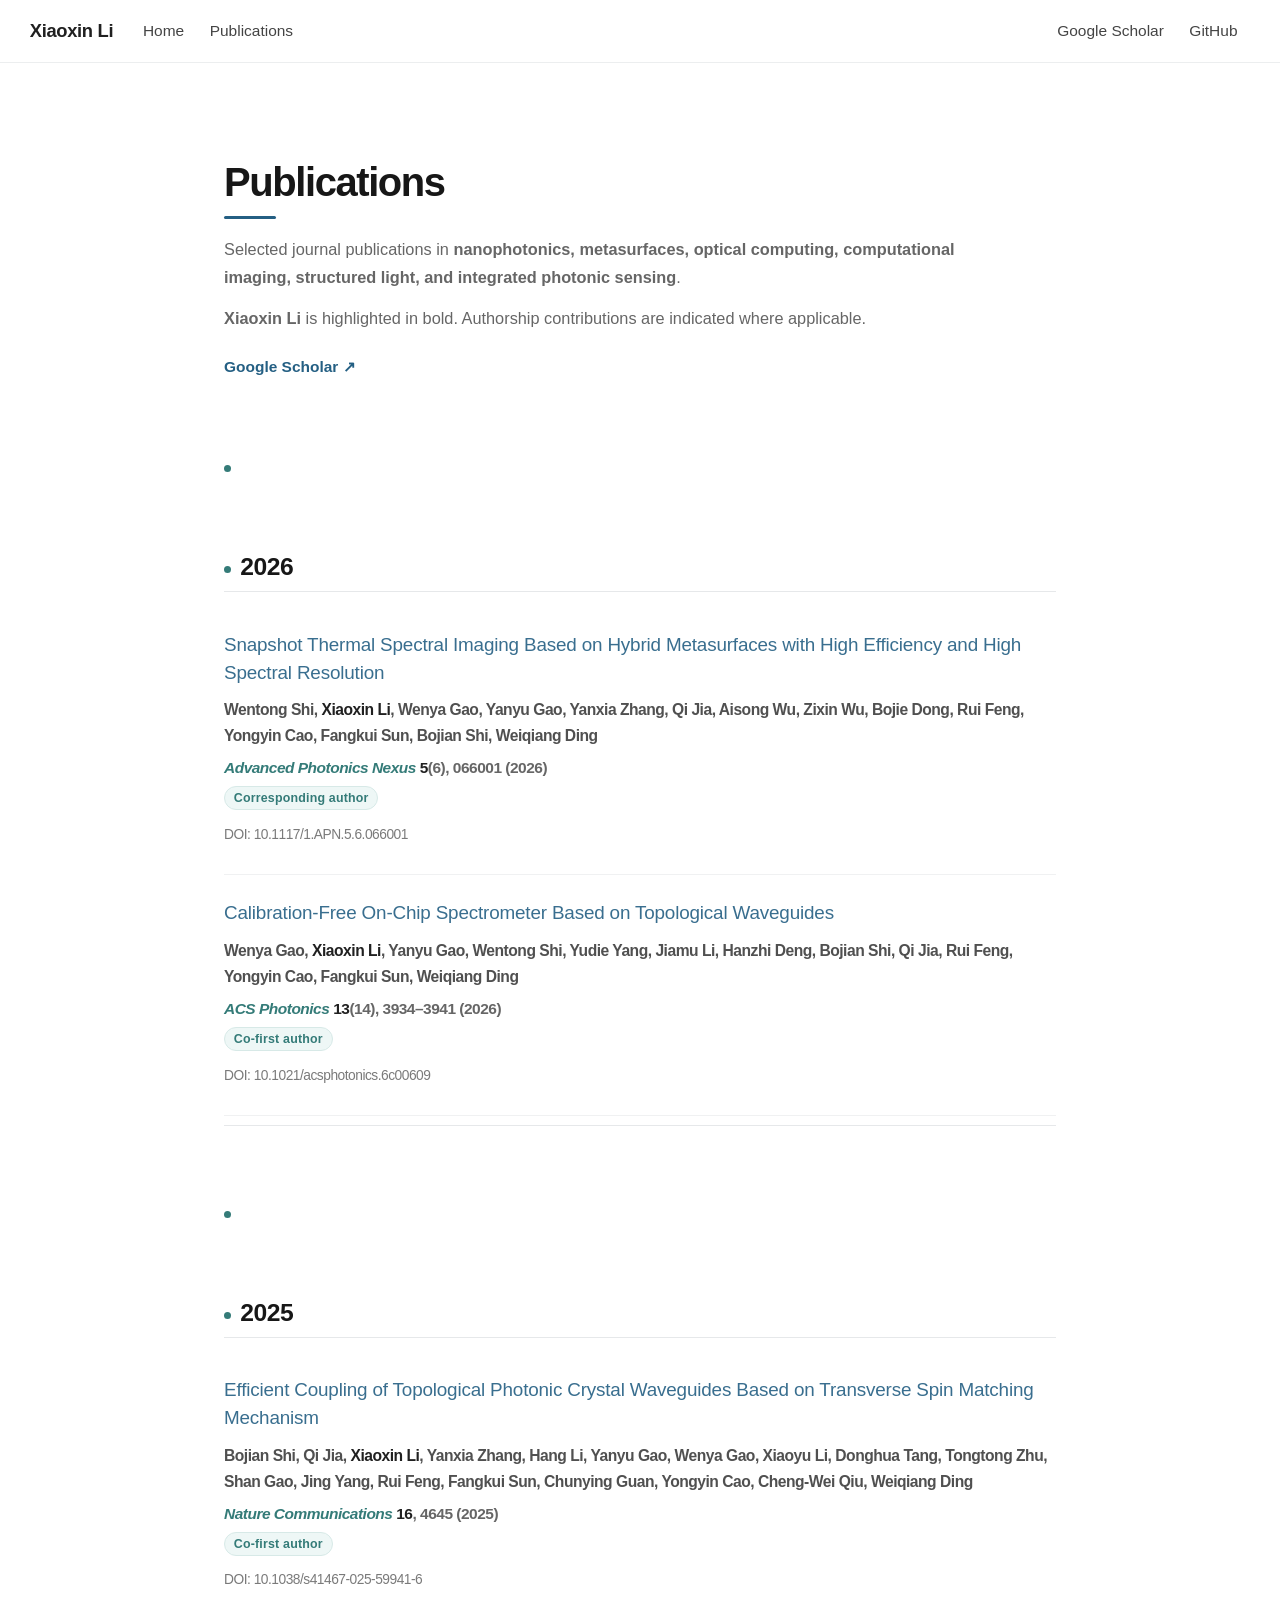
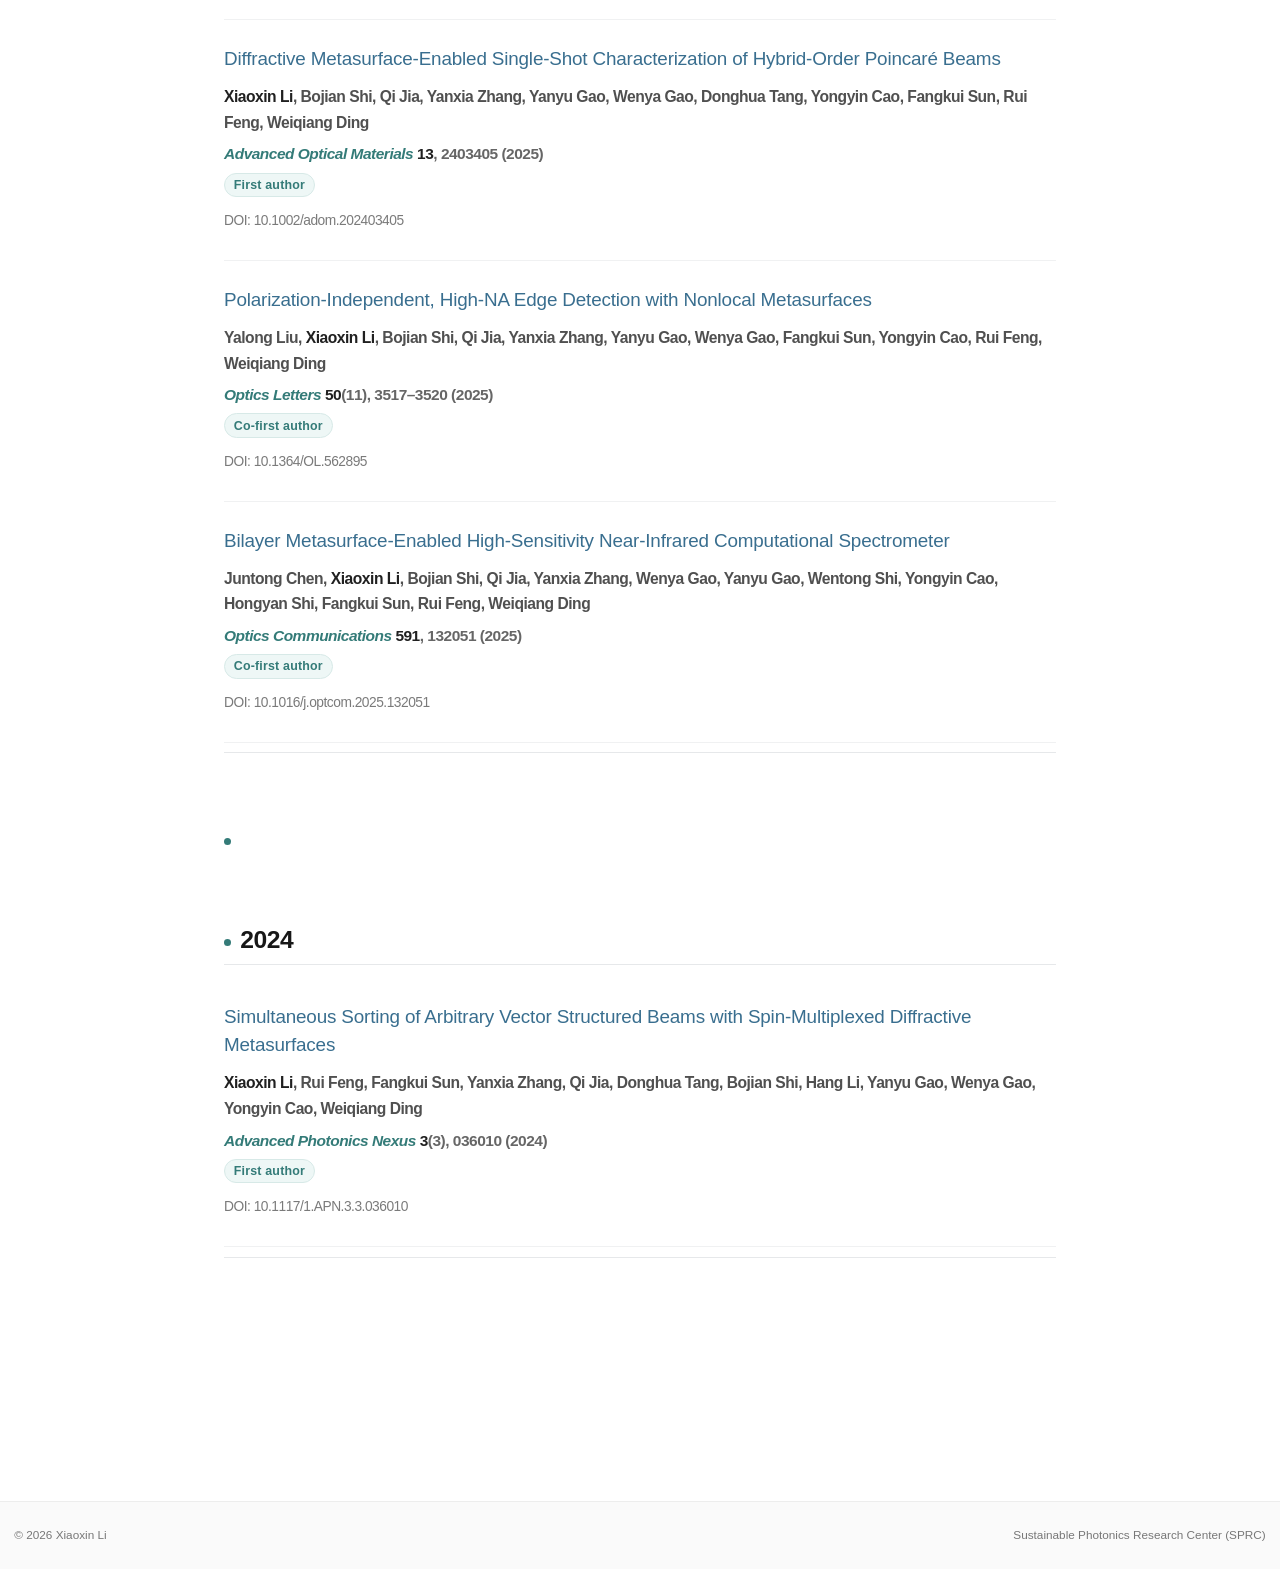
==== commit 1238282c: "Fix website stylesheet deployment" ====
--- a/docs/publications.html
+++ b/docs/publications.html
@@ -75,7 +75,7 @@
 <style>html{ scroll-behavior: smooth; }</style>
 
 
-<link rel="stylesheet" href="styles.scss">
+<link rel="stylesheet" href="styles.css">
 <meta property="og:title" content="Publications | Xiaoxin Li">
 <meta property="og:site_name" content="Xiaoxin Li">
 </head>
--- a/docs/styles.css
+++ b/docs/styles.css
@@ -0,0 +1,1419 @@
+/* =========================================================
+   Xiaoxin Li Academic Homepage
+   Refined Academic Profile
+   ========================================================= */
+
+
+/* =========================================================
+   Theme
+   ========================================================= */
+
+:root {
+
+  --text: #282828;
+  --heading: #171717;
+  --muted: #666666;
+
+  /* Primary academic blue */
+  --accent: #245f83;
+  --accent-dark: #184761;
+  --accent-soft: #eef5f8;
+
+  /* Secondary teal */
+  --accent-secondary: #347b78;
+  --accent-secondary-soft: #eef7f6;
+
+  --line: #e6e8ea;
+  --line-light: #f0f1f2;
+
+  --panel: #fafbfc;
+
+  --background: #ffffff;
+}
+
+
+/* =========================================================
+   Global
+   ========================================================= */
+
+html {
+  scroll-behavior: smooth;
+}
+
+
+body {
+
+  font-family:
+    -apple-system,
+    BlinkMacSystemFont,
+    "Segoe UI",
+    "Helvetica Neue",
+    Arial,
+    sans-serif;
+
+  font-size: 1rem;
+
+  line-height: 1.72;
+
+  color: var(--text);
+
+  background: var(--background);
+
+  -webkit-font-smoothing: antialiased;
+
+  text-rendering: optimizeLegibility;
+}
+
+
+/* =========================================================
+   Main
+   ========================================================= */
+
+main.content {
+
+  max-width: none;
+
+  padding-top: 0;
+
+  padding-bottom: 4rem;
+}
+
+
+/* =========================================================
+   Main profile layout
+   ========================================================= */
+
+.profile-page {
+
+  max-width: 1190px;
+
+  margin-left: auto;
+  margin-right: auto;
+
+  padding:
+    3.8rem
+    2rem
+    5rem;
+
+  display: grid;
+
+  grid-template-columns:
+    235px
+    minmax(0, 1fr);
+
+  column-gap: 5.4rem;
+
+  align-items: start;
+}
+
+
+/* =========================================================
+   Sidebar
+   ========================================================= */
+
+.profile-sidebar {
+
+  position: sticky;
+
+  top: 92px;
+
+  align-self: start;
+
+  text-align: left;
+}
+
+
+/* ---------- Portrait ---------- */
+
+.profile-photo {
+
+  width: 176px;
+
+  height: 176px;
+
+  display: block;
+
+  object-fit: cover;
+
+  margin:
+    0
+    0
+    1.65rem
+    0;
+
+  border-radius: 50%;
+
+  border:
+    4px
+    solid
+    #ffffff;
+
+  box-shadow:
+    0
+    0
+    0
+    1px
+    #dde2e6,
+    0
+    7px
+    22px
+    rgba(25, 45, 60, 0.09);
+}
+
+
+/* ---------- Name ---------- */
+
+.profile-sidebar h1 {
+
+  margin-top: 0;
+
+  margin-bottom: 0.55rem;
+
+  font-size: 1.92rem;
+
+  line-height: 1.1;
+
+  font-weight: 730;
+
+  letter-spacing: -0.035em;
+
+  color: var(--heading);
+}
+
+
+/* ---------- Role ---------- */
+
+.profile-role {
+
+  display: inline-block;
+
+  margin-bottom: 1rem;
+
+  color: var(--accent);
+
+  font-size: 0.95rem;
+
+  font-weight: 650;
+}
+
+
+/* ---------- Sidebar text ---------- */
+
+.profile-sidebar p {
+
+  margin-top: 0;
+
+  margin-bottom: 0.68rem;
+
+  font-size: 0.91rem;
+
+  line-height: 1.55;
+
+  color: var(--muted);
+}
+
+
+.profile-sidebar strong {
+
+  font-weight: 600;
+
+  color: #303030;
+}
+
+
+/* =========================================================
+   Research focus
+   ========================================================= */
+
+.profile-focus {
+
+  margin-top: 1.45rem;
+
+  padding:
+    0.9rem
+    0.9rem
+    0.85rem;
+
+  background: var(--accent-soft);
+
+  border-left:
+    3px
+    solid
+    var(--accent);
+
+  border-radius: 3px;
+}
+
+
+.profile-focus p {
+
+  margin-bottom: 0.2rem;
+
+  font-size: 0.84rem;
+
+  line-height: 1.55;
+
+  color: #53616a;
+}
+
+
+.profile-focus strong {
+
+  display: block;
+
+  margin-bottom: 0.3rem;
+
+  color: var(--accent-dark);
+
+  font-size: 0.81rem;
+
+  font-weight: 700;
+
+  letter-spacing: 0.04em;
+
+  text-transform: uppercase;
+}
+
+
+/* =========================================================
+   Sidebar links
+   ========================================================= */
+
+.profile-links {
+
+  margin-top: 1.55rem;
+
+  padding-top: 1.2rem;
+
+  border-top: 1px solid var(--line);
+}
+
+
+.profile-links p {
+
+  margin:
+    0
+    0
+    0.42rem
+    0;
+}
+
+
+.profile-links a {
+
+  display: inline-block;
+
+  position: relative;
+
+  padding-left: 1.1rem;
+
+  font-size: 0.9rem;
+
+  font-weight: 520;
+
+  color: #484848;
+
+  text-decoration: none;
+}
+
+
+.profile-links a::before {
+
+  content: "↗";
+
+  position: absolute;
+
+  left: 0;
+
+  top: 0.07rem;
+
+  color: #9aa3a8;
+
+  font-size: 0.76rem;
+}
+
+
+.profile-links a:hover {
+
+  color: var(--accent);
+
+  text-decoration: none;
+}
+
+
+/* =========================================================
+   Main content
+   ========================================================= */
+
+.profile-main {
+
+  max-width: 830px;
+}
+
+
+/* =========================================================
+   Section headings
+   ========================================================= */
+
+.profile-main h2 {
+
+  position: relative;
+
+  margin-top: 4.9rem;
+
+  margin-bottom: 1.85rem;
+
+  padding-bottom: 0.78rem;
+
+  font-size: 1.76rem;
+
+  line-height: 1.25;
+
+  font-weight: 730;
+
+  letter-spacing: -0.027em;
+
+  color: var(--heading);
+}
+
+
+.profile-main h2::after {
+
+  content: "";
+
+  position: absolute;
+
+  left: 0;
+
+  bottom: 0;
+
+  width: 45px;
+
+  height: 2.5px;
+
+  background: var(--accent);
+
+  border-radius: 2px;
+}
+
+
+.profile-main > h2:first-child {
+
+  margin-top: 0;
+}
+
+
+.profile-main p {
+
+  margin-bottom: 1.12rem;
+}
+
+
+/* =========================================================
+   Research statement
+   ========================================================= */
+
+.research-statement {
+
+  position: relative;
+
+  margin:
+    1.8rem
+    0;
+
+  padding:
+    1.05rem
+    1.25rem
+    1.05rem
+    1.4rem;
+
+  background: #f7fafb;
+
+  border-left:
+    3px
+    solid
+    var(--accent-secondary);
+
+  border-radius:
+    0
+    5px
+    5px
+    0;
+}
+
+
+.research-statement p {
+
+  margin: 0;
+
+  color: #3f4c50;
+
+  font-size: 0.96rem;
+
+  line-height: 1.68;
+}
+
+
+.research-statement strong {
+
+  color: var(--accent-secondary);
+
+  font-weight: 650;
+}
+
+
+/* =========================================================
+   Publications
+   ========================================================= */
+
+.publication-item {
+
+  position: relative;
+
+  margin-bottom: 0;
+
+  padding:
+    1.12rem
+    0
+    1.3rem
+    0;
+
+  border-bottom:
+    1px
+    solid
+    var(--line-light);
+
+  transition:
+    padding-left 0.18s ease,
+    border-color 0.18s ease;
+}
+
+
+.publication-item:hover {
+
+  padding-left: 0.55rem;
+
+  border-color: #cfdae0;
+}
+
+
+/* ---------- Paper title ---------- */
+
+.publication-item h3 {
+
+  margin-top: 0;
+
+  margin-bottom: 0.58rem;
+
+  max-width: 770px;
+
+  font-size: 1.08rem;
+
+  line-height: 1.47;
+
+  font-weight: 650;
+
+  letter-spacing: -0.008em;
+}
+
+
+.publication-item h3 a {
+
+  color: var(--accent);
+
+  text-decoration: none;
+
+  transition: color 0.15s ease;
+}
+
+
+.publication-item h3 a:hover {
+
+  color: var(--accent-dark);
+
+  text-decoration: underline;
+
+  text-decoration-thickness: 1px;
+
+  text-underline-offset: 3px;
+}
+
+
+/* ---------- Publication metadata ---------- */
+
+.publication-item p {
+
+  margin-top: 0;
+
+  margin-bottom: 0.13rem;
+
+  font-size: 0.91rem;
+
+  line-height: 1.58;
+
+  color: var(--muted);
+}
+
+
+.publication-item strong {
+
+  color: #333333;
+
+  font-weight: 620;
+}
+
+
+/* ---------- Journal ---------- */
+
+.journal-name {
+
+  color: var(--accent-secondary);
+
+  font-weight: 610;
+}
+
+
+/* ---------- Authorship badge ---------- */
+
+.pub-role {
+
+  display: inline-block;
+
+  margin-top: 0.36rem;
+
+  padding:
+    0.18rem
+    0.52rem;
+
+  background: var(--accent-secondary-soft);
+
+  border:
+    1px
+    solid
+    #d7e9e7;
+
+  border-radius: 999px;
+
+  color: var(--accent-secondary);
+
+  font-size: 0.73rem;
+
+  line-height: 1.3;
+
+  font-weight: 650;
+
+  letter-spacing: 0.015em;
+}
+
+
+/* ---------- All publications ---------- */
+
+.all-publications-link {
+
+  display: inline-block;
+
+  margin-top: 1.3rem;
+
+  padding-bottom: 0.12rem;
+
+  color: var(--accent);
+
+  border-bottom:
+    1px
+    solid
+    #b9cad4;
+
+  font-size: 0.93rem;
+
+  font-weight: 620;
+
+  text-decoration: none;
+}
+
+
+.all-publications-link:hover {
+
+  color: var(--accent-dark);
+
+  border-color: var(--accent-dark);
+
+  text-decoration: none;
+}
+
+
+/* =========================================================
+   Research
+   ========================================================= */
+
+.research-item {
+
+  display: grid;
+
+  grid-template-columns:
+    31%
+    minmax(0, 1fr);
+
+  gap: 2.25rem;
+
+  align-items: center;
+
+  margin:
+    0
+    -0.8rem;
+
+  padding:
+    1.55rem
+    0.8rem
+    2.05rem;
+
+  border-bottom:
+    1px
+    solid
+    var(--line-light);
+
+  border-radius: 7px;
+
+  transition:
+    background-color 0.18s ease;
+}
+
+
+.research-item:hover {
+
+  background: #fafcfd;
+}
+
+
+.research-item:last-child {
+
+  border-bottom: none;
+}
+
+
+/* ---------- Research figure ---------- */
+
+.research-figure {
+
+  display: flex;
+
+  align-items: center;
+
+  justify-content: center;
+
+  min-height: 175px;
+
+  padding: 0.65rem;
+
+  overflow: hidden;
+
+  background: #fafafa;
+
+  border:
+    1px
+    solid
+    #e9ebed;
+
+  border-radius: 7px;
+}
+
+
+.research-figure img {
+
+  display: block;
+
+  width: 100%;
+
+  max-height: 195px;
+
+  object-fit: contain;
+
+  border-radius: 3px;
+
+  transition:
+    transform 0.22s ease;
+}
+
+
+.research-item:hover
+.research-figure img {
+
+  transform: scale(1.015);
+}
+
+
+/* ---------- Research text ---------- */
+
+.research-content h3 {
+
+  margin-top: 0;
+
+  margin-bottom: 0.72rem;
+
+  color: var(--accent);
+
+  font-size: 1.21rem;
+
+  line-height: 1.35;
+
+  font-weight: 660;
+
+  letter-spacing: -0.013em;
+}
+
+
+.research-content p {
+
+  margin-bottom: 0;
+
+  color: #4a4a4a;
+
+  font-size: 0.95rem;
+
+  line-height: 1.7;
+}
+
+
+/* =========================================================
+   Generic links
+   ========================================================= */
+
+a {
+
+  color: var(--accent);
+
+  text-decoration: none;
+}
+
+
+a:hover {
+
+  text-decoration: underline;
+}
+
+
+/* =========================================================
+   Navbar
+   ========================================================= */
+
+.navbar {
+
+  min-height: 61px;
+
+  background:
+    rgba(255, 255, 255, 0.94) !important;
+
+  border-bottom:
+    1px
+    solid
+    #eceeef;
+
+  font-weight: 500;
+
+  backdrop-filter: blur(10px);
+
+  -webkit-backdrop-filter: blur(10px);
+}
+
+
+.navbar-brand {
+
+  color: #202020 !important;
+
+  font-size: 1.08rem;
+
+  font-weight: 700;
+
+  letter-spacing: -0.018em;
+}
+
+
+.navbar .nav-link {
+
+  padding-left: 0.75rem !important;
+
+  padding-right: 0.75rem !important;
+
+  color: #444 !important;
+
+  font-size: 0.91rem;
+}
+
+
+.navbar .nav-link:hover {
+
+  color: var(--accent) !important;
+
+  text-decoration: none;
+}
+
+
+/* =========================================================
+   Footer
+   ========================================================= */
+
+.nav-footer {
+
+  border-top:
+    1px
+    solid
+    #ededed;
+
+  background: #fafafa;
+
+  color: #777;
+
+  font-size: 0.84rem;
+}
+
+
+.nav-footer-left,
+.nav-footer-right {
+
+  padding-top: 0.85rem;
+
+  padding-bottom: 0.85rem;
+}
+
+
+/* =========================================================
+   Remove Quarto title
+   ========================================================= */
+
+header#title-block-header {
+
+  display: none;
+}
+
+
+.quarto-title-banner {
+
+  display: none;
+}
+
+
+/* =========================================================
+   Selection
+   ========================================================= */
+
+::selection {
+
+  background: var(--accent-soft);
+
+  color: #111;
+}
+
+
+/* =========================================================
+   Tablet
+   ========================================================= */
+
+@media (max-width: 920px) {
+
+  .profile-page {
+
+    grid-template-columns:
+      205px
+      minmax(0, 1fr);
+
+    column-gap: 3.2rem;
+
+    padding-left: 1.5rem;
+
+    padding-right: 1.5rem;
+  }
+
+
+  .profile-photo {
+
+    width: 155px;
+
+    height: 155px;
+  }
+
+
+  .research-item {
+
+    grid-template-columns:
+      35%
+      minmax(0, 1fr);
+
+    gap: 1.6rem;
+  }
+
+}
+
+
+/* =========================================================
+   Mobile
+   ========================================================= */
+
+@media (max-width: 700px) {
+
+  .profile-page {
+
+    display: block;
+
+    padding:
+      2.4rem
+      1.15rem
+      4rem;
+  }
+
+
+  .profile-sidebar {
+
+    position: static;
+
+    margin-bottom: 3.4rem;
+
+    padding-bottom: 2.5rem;
+
+    text-align: center;
+
+    border-bottom:
+      1px
+      solid
+      var(--line);
+  }
+
+
+  .profile-photo {
+
+    width: 155px;
+
+    height: 155px;
+
+    margin-left: auto;
+
+    margin-right: auto;
+  }
+
+
+  .profile-sidebar h1 {
+
+    font-size: 1.75rem;
+  }
+
+
+  .profile-focus {
+
+    max-width: 300px;
+
+    margin-left: auto;
+
+    margin-right: auto;
+
+    text-align: left;
+  }
+
+
+  .profile-links {
+
+    max-width: 230px;
+
+    margin-left: auto;
+
+    margin-right: auto;
+
+    text-align: left;
+  }
+
+
+  .profile-main {
+
+    max-width: none;
+  }
+
+
+  .profile-main h2 {
+
+    margin-top: 3.8rem;
+
+    font-size: 1.55rem;
+  }
+
+
+  .publication-item:hover {
+
+    padding-left: 0;
+  }
+
+
+  .research-item {
+
+    display: block;
+
+    margin-left: 0;
+
+    margin-right: 0;
+
+    padding:
+      1.7rem
+      0
+      2.25rem;
+  }
+
+
+  .research-figure {
+
+    min-height: auto;
+
+    margin-bottom: 1.35rem;
+  }
+
+
+  .research-figure img {
+
+    max-height: none;
+  }
+
+
+  .research-content h3 {
+
+    font-size: 1.16rem;
+  }
+
+}
+/* =========================================================
+   Full Publications Page
+   ========================================================= */
+
+
+/* ---------- Page layout ---------- */
+
+.publication-page {
+
+  max-width: 900px;
+
+  margin-left: auto;
+  margin-right: auto;
+
+  padding:
+    3.8rem
+    2rem
+    5rem;
+}
+
+
+/* ---------- Main page title ---------- */
+
+.publication-page > h1 {
+
+  position: relative;
+
+  margin-top: 0;
+  margin-bottom: 1rem;
+
+  padding-bottom: 0.8rem;
+
+  color: var(--heading);
+
+  font-size: 2.35rem;
+
+  line-height: 1.15;
+
+  font-weight: 740;
+
+  letter-spacing: -0.035em;
+}
+
+
+.publication-page > h1::after {
+
+  content: "";
+
+  position: absolute;
+
+  left: 0;
+  bottom: 0;
+
+  width: 52px;
+  height: 3px;
+
+  background: var(--accent);
+
+  border-radius: 2px;
+}
+
+
+/* ---------- Intro ---------- */
+
+.publications-intro {
+
+  max-width: 760px;
+
+  margin-bottom: 3.6rem;
+
+  color: var(--muted);
+}
+
+
+.publications-intro p {
+
+  margin-bottom: 0.8rem;
+
+  font-size: 0.96rem;
+
+  line-height: 1.7;
+}
+
+
+.publication-scholar {
+
+  display: inline-block;
+
+  margin-top: 0.45rem;
+
+  color: var(--accent);
+
+  font-size: 0.91rem;
+
+  font-weight: 620;
+
+  text-decoration: none;
+}
+
+
+.publication-scholar:hover {
+
+  color: var(--accent-dark);
+
+  text-decoration: underline;
+
+  text-underline-offset: 3px;
+}
+
+
+/* =========================================================
+   Year heading
+   ========================================================= */
+
+.publication-year {
+
+  position: relative;
+
+  margin-top: 3.8rem;
+  margin-bottom: 0.8rem;
+
+  padding-bottom: 0.55rem;
+
+  color: var(--heading);
+
+  font-size: 1.45rem;
+
+  font-weight: 700;
+
+  letter-spacing: -0.02em;
+
+  border-bottom:
+    1px
+    solid
+    var(--line);
+}
+
+
+.publication-year::before {
+
+  content: "";
+
+  display: inline-block;
+
+  width: 7px;
+  height: 7px;
+
+  margin-right: 0.55rem;
+
+  vertical-align: 0.13rem;
+
+  background: var(--accent-secondary);
+
+  border-radius: 50%;
+}
+
+
+/* =========================================================
+   Full publication entries
+   ========================================================= */
+
+.publication-full {
+
+  padding-top: 1.45rem;
+  padding-bottom: 1.5rem;
+}
+
+
+/* ---------- Paper title ---------- */
+
+.publication-full h3 {
+
+  max-width: 830px;
+
+  margin-top: 0;
+  margin-bottom: 0.65rem;
+
+  font-size: 1.11rem;
+
+  line-height: 1.48;
+
+  font-weight: 660;
+
+  letter-spacing: -0.009em;
+}
+
+
+.publication-full h3 a {
+
+  color: var(--accent);
+
+  text-decoration: none;
+}
+
+
+.publication-full h3 a:hover {
+
+  color: var(--accent-dark);
+
+  text-decoration: underline;
+
+  text-decoration-thickness: 1px;
+
+  text-underline-offset: 3px;
+}
+
+
+/* ---------- Authors ---------- */
+
+.publication-full > p:nth-of-type(1) {
+
+  margin-bottom: 0.42rem;
+
+  color: #505050;
+
+  font-size: 0.92rem;
+
+  line-height: 1.65;
+}
+
+
+/* Xiaoxin Li */
+
+.publication-full strong {
+
+  color: #202020;
+
+  font-weight: 680;
+}
+
+
+/* ---------- Journal ---------- */
+
+.publication-full .journal-name {
+
+  color: var(--accent-secondary);
+
+  font-weight: 630;
+}
+
+
+/* ---------- Role badge ---------- */
+
+.publication-full .pub-role {
+
+  margin-top: 0.2rem;
+  margin-bottom: 0.25rem;
+}
+
+
+/* ---------- DOI ---------- */
+
+.paper-doi {
+
+  display: inline-block;
+
+  margin-top: 0.4rem;
+
+  color: #7a7a7a;
+
+  font-size: 0.81rem;
+
+  font-weight: 500;
+
+  text-decoration: none;
+}
+
+
+.paper-doi:hover {
+
+  color: var(--accent);
+
+  text-decoration: none;
+}
+
+
+/* =========================================================
+   Publication hover
+   ========================================================= */
+
+.publication-full {
+
+  transition:
+    padding-left 0.18s ease,
+    border-color 0.18s ease;
+}
+
+
+.publication-full:hover {
+
+  padding-left: 0.65rem;
+
+  border-color: #cfdae0;
+}
+
+
+/* =========================================================
+   Mobile publications
+   ========================================================= */
+
+@media (max-width: 700px) {
+
+  .publication-page {
+
+    padding:
+      2.5rem
+      1.15rem
+      4rem;
+  }
+
+
+  .publication-page > h1 {
+
+    font-size: 2rem;
+  }
+
+
+  .publications-intro {
+
+    margin-bottom: 2.8rem;
+  }
+
+
+  .publication-year {
+
+    margin-top: 3rem;
+
+    font-size: 1.3rem;
+  }
+
+
+  .publication-full h3 {
+
+    font-size: 1.04rem;
+  }
+
+
+  .publication-full:hover {
+
+    padding-left: 0;
+  }
+
+}
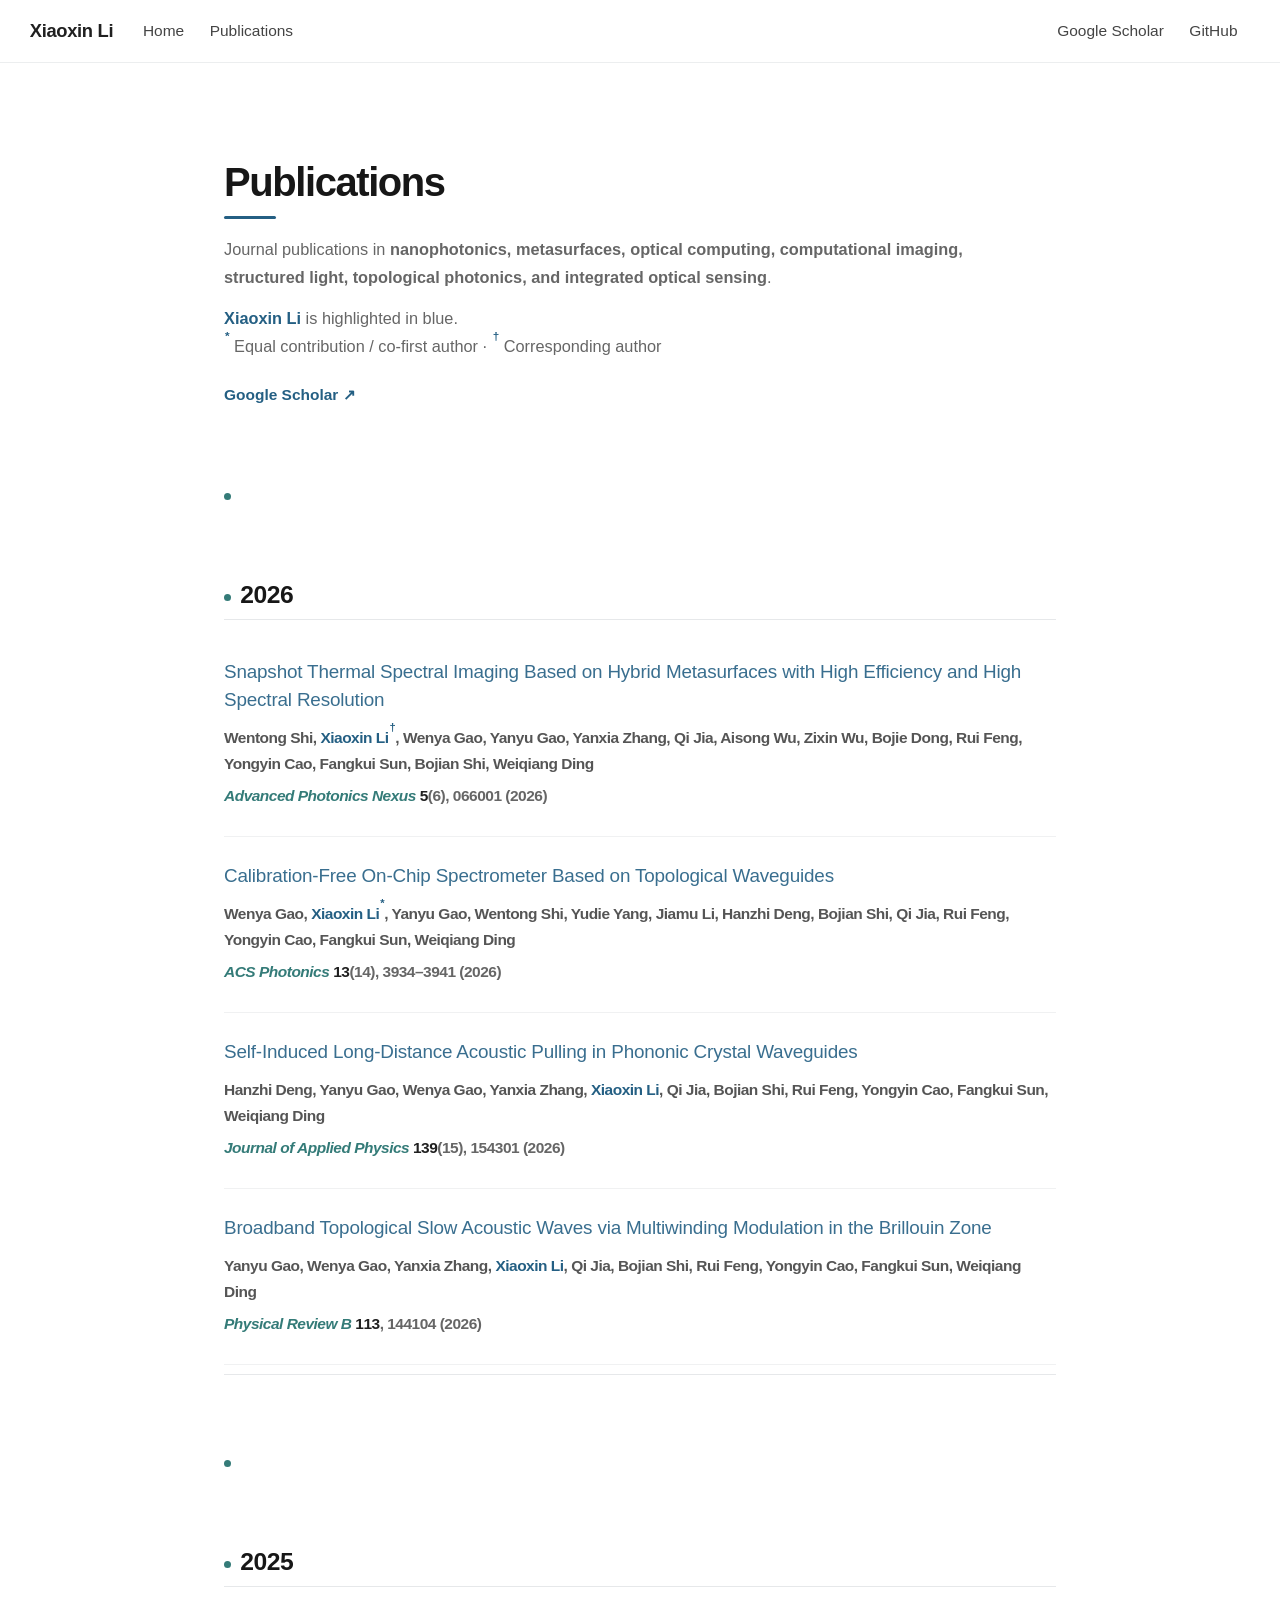
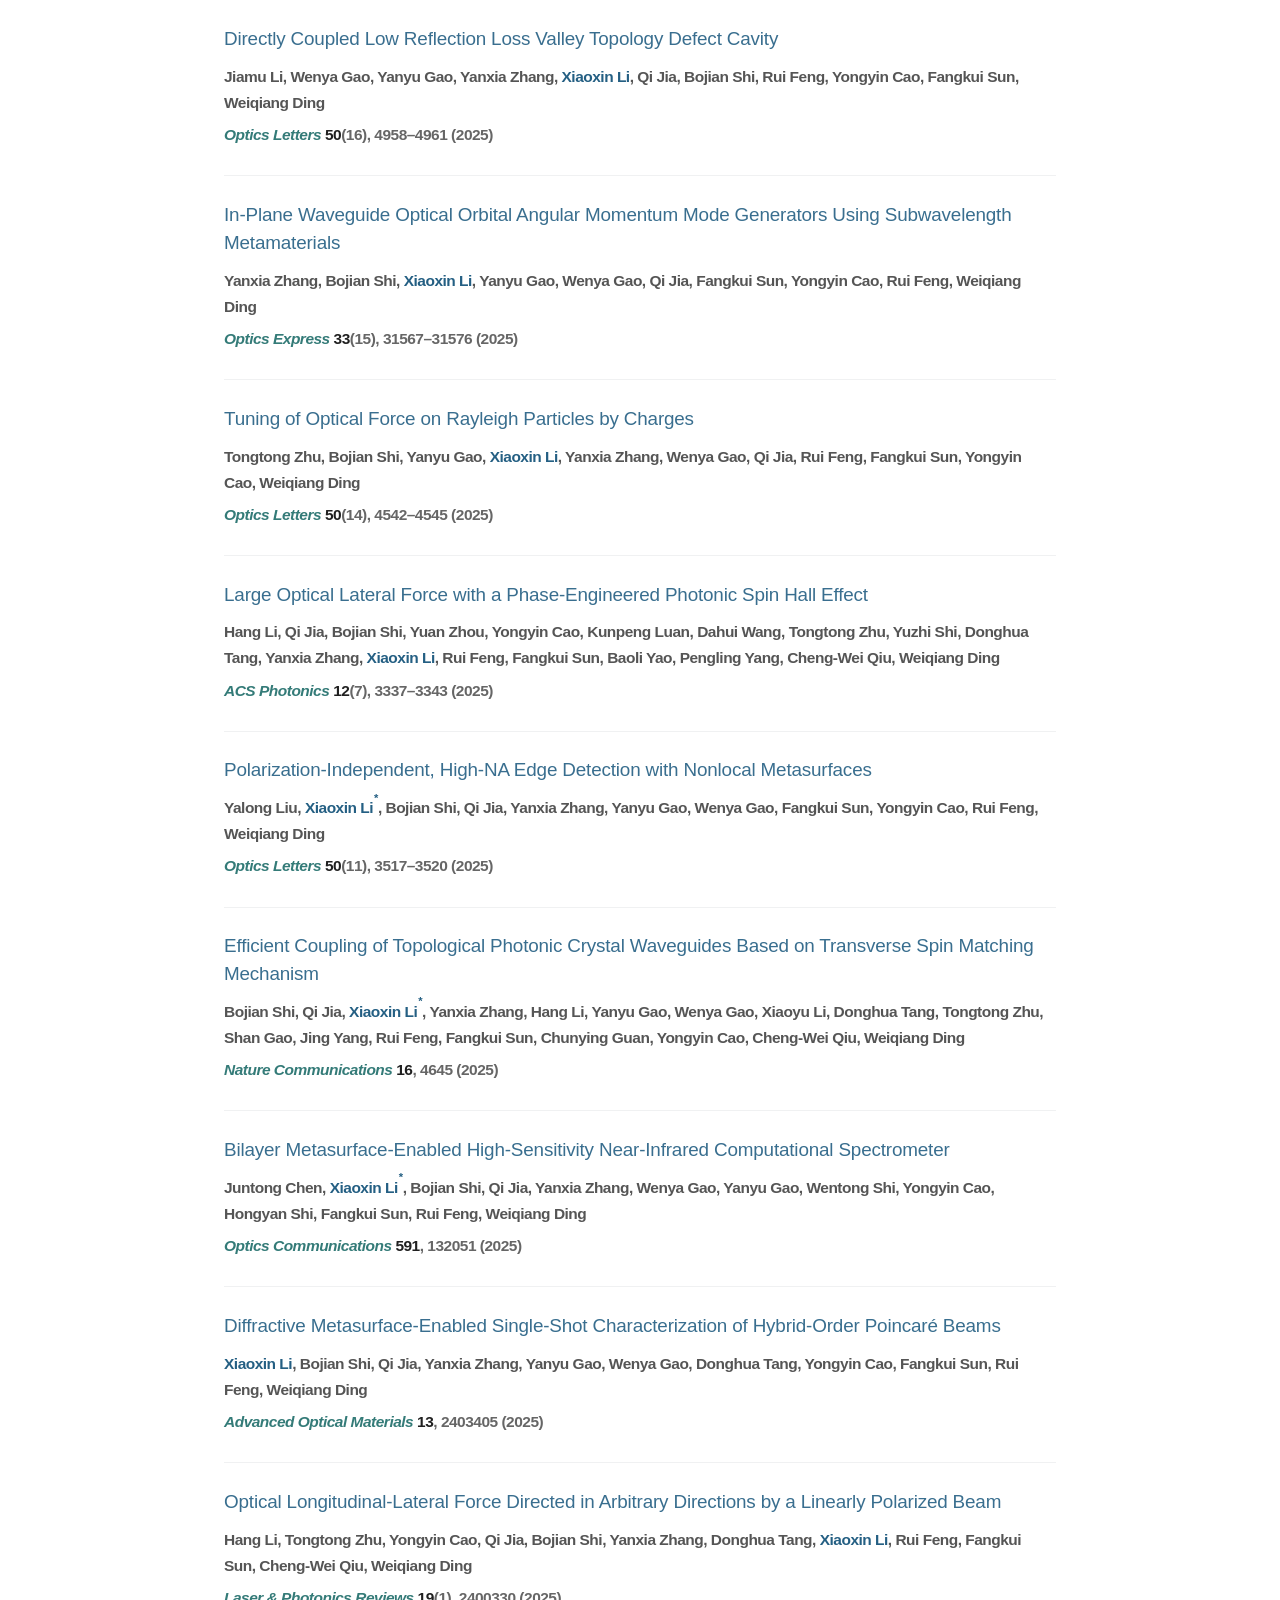
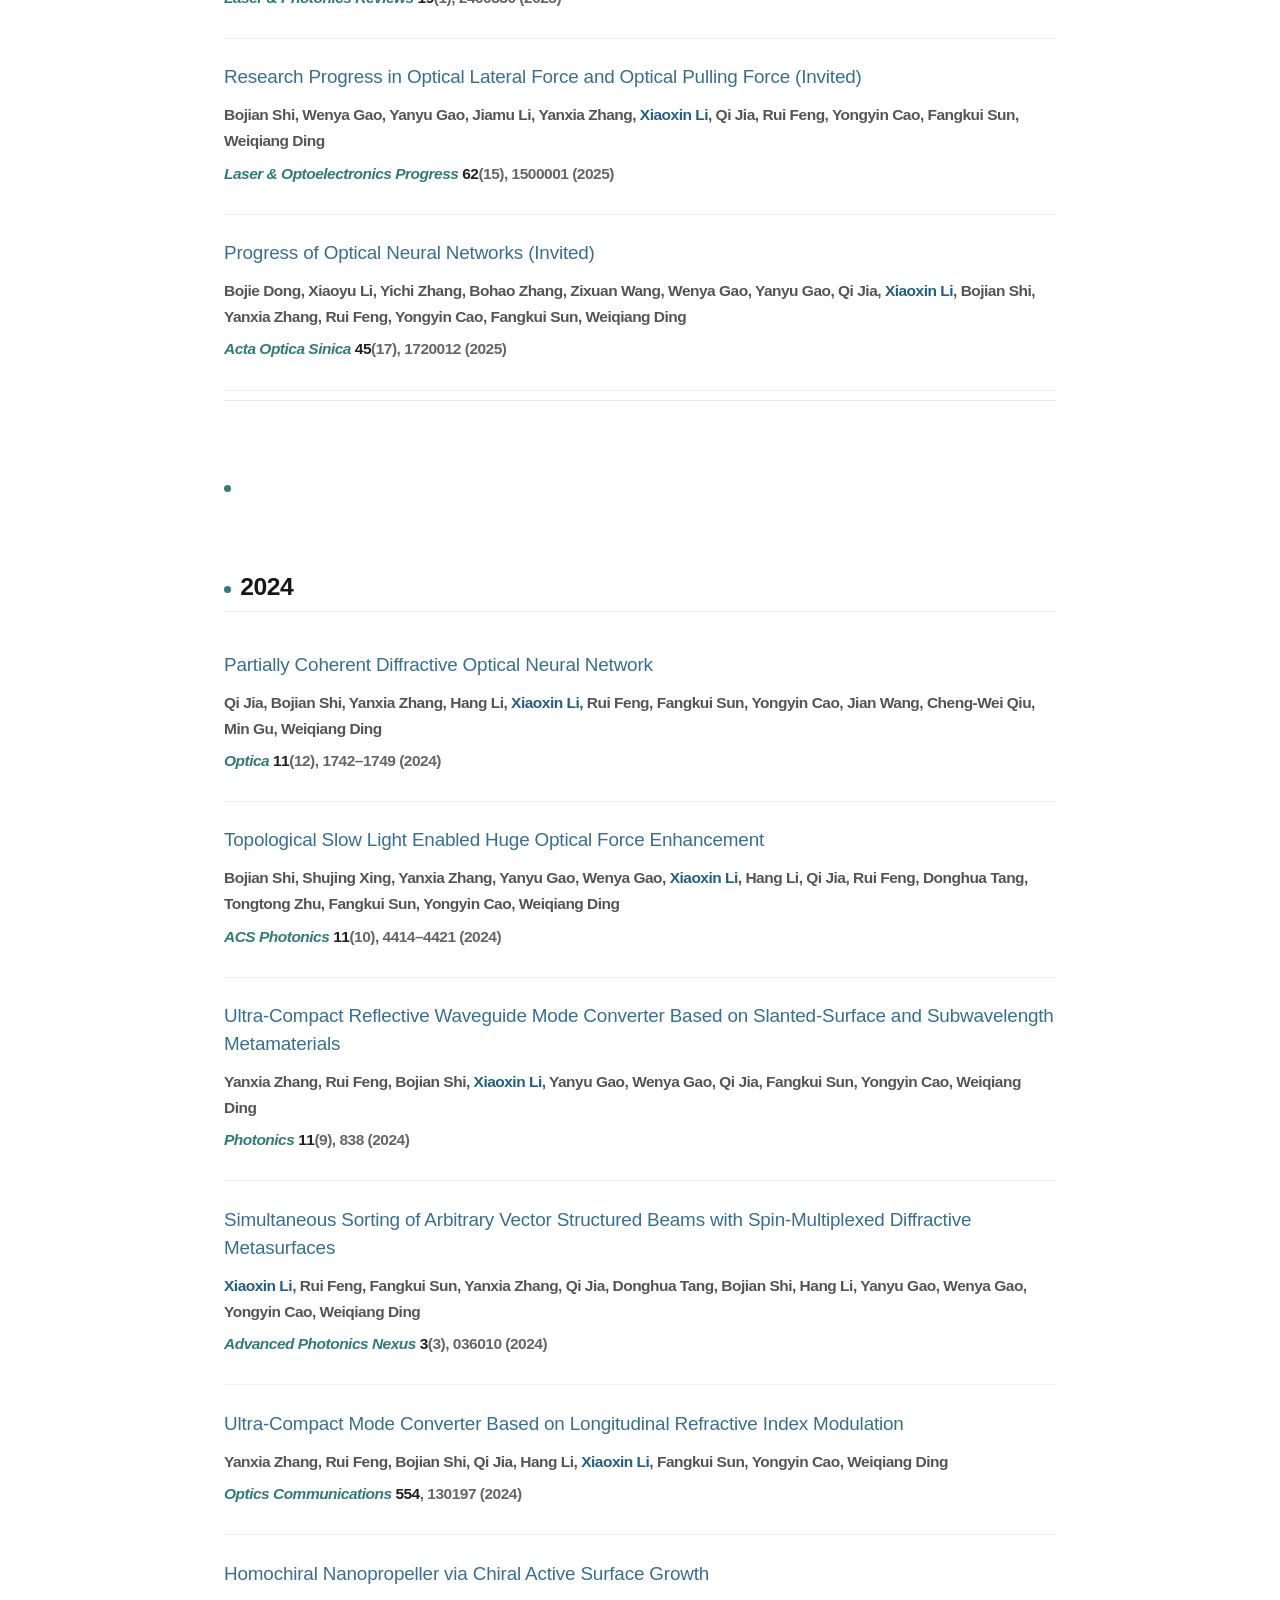
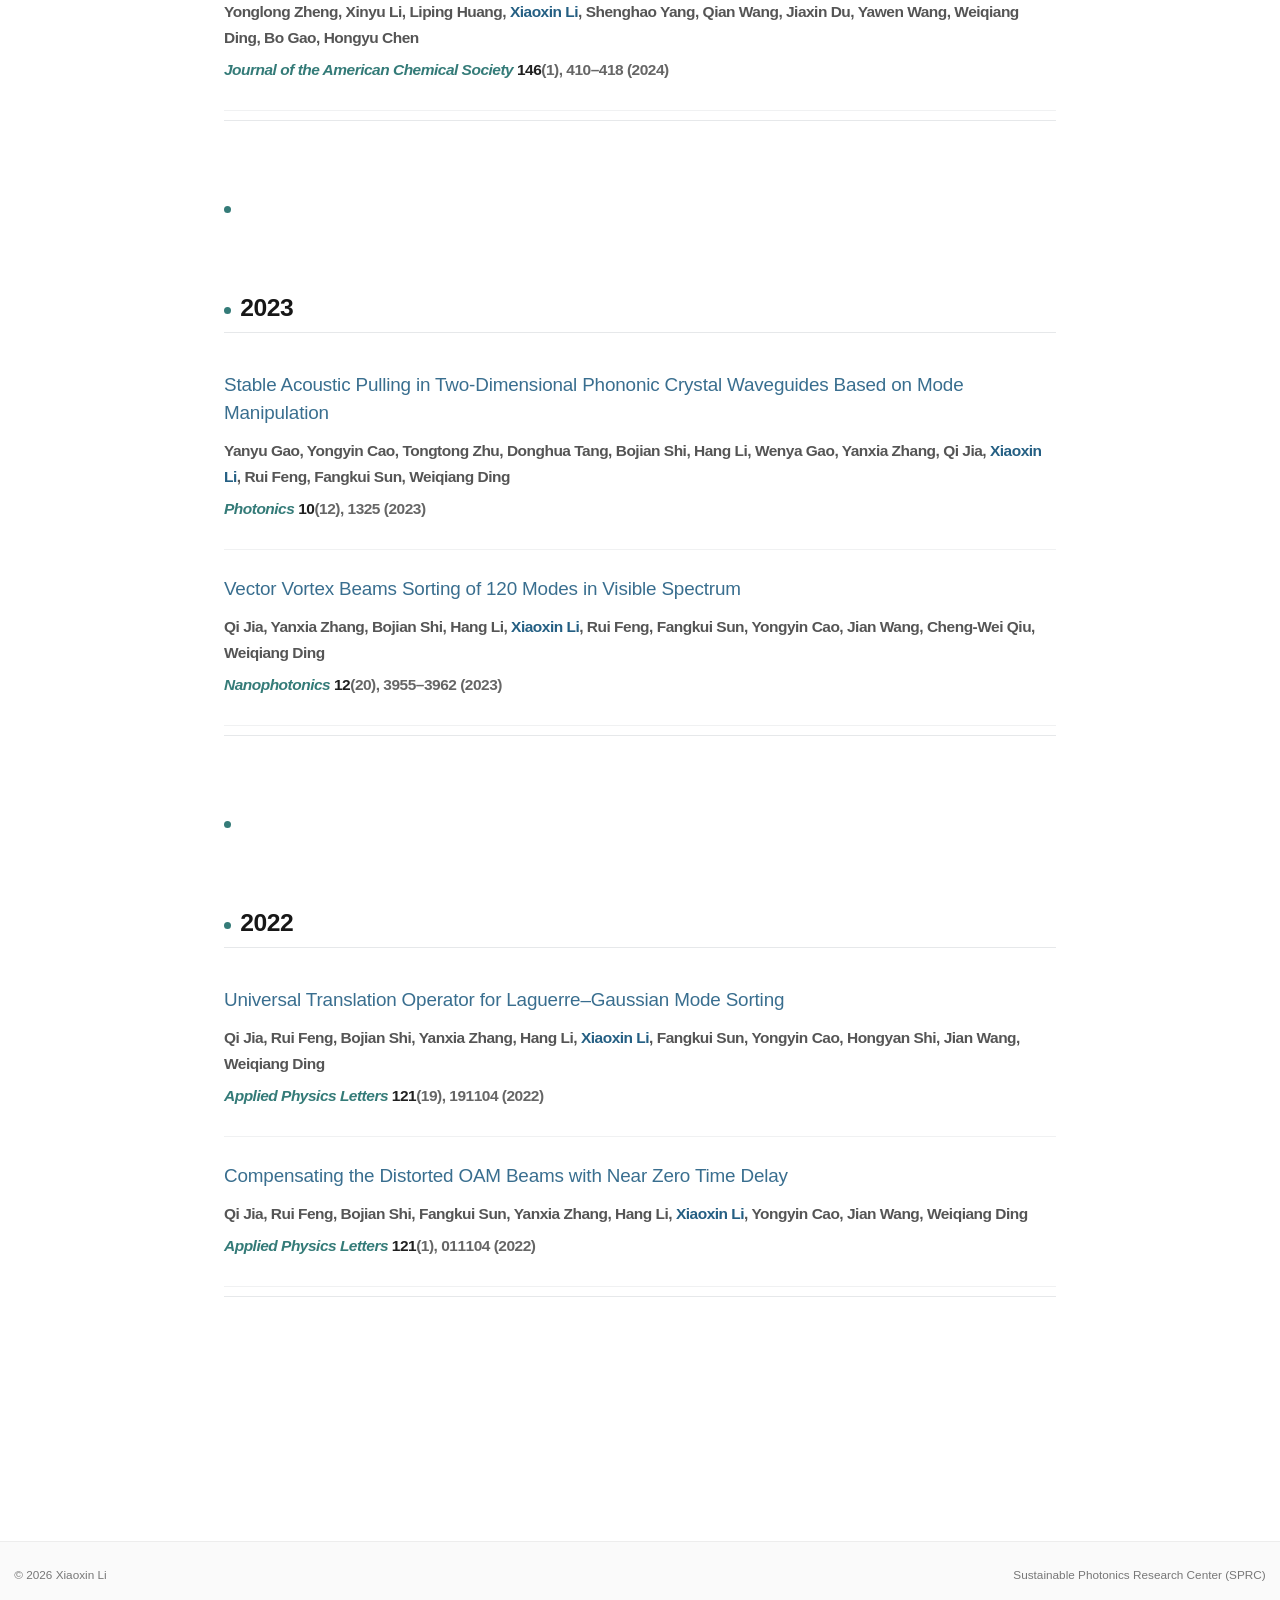
==== commit 672eab98: "Complete publication list and update author highlighting" ====
--- a/docs/publications.html
+++ b/docs/publications.html
@@ -6,7 +6,7 @@
 
 <meta name="viewport" content="width=device-width, initial-scale=1.0, user-scalable=yes">
 
-<meta name="description" content="Publications of Xiaoxin Li in nanophotonics, metasurfaces, optical computing, computational imaging, structured light, and integrated photonic sensing.">
+<meta name="description" content="Complete publication list of Xiaoxin Li in nanophotonics, metasurfaces, optical computing, computational imaging, structured light, topological photonics, and integrated optical sensing.">
 
 <title>Publications | Xiaoxin Li – Xiaoxin Li</title>
 <style>
@@ -135,66 +135,149 @@
 <section id="publications" class="level1 publication-page">
 <h1>Publications</h1>
 <div class="publications-intro">
-<p>Selected journal publications in <strong>nanophotonics, metasurfaces, optical computing, computational imaging, structured light, and integrated photonic sensing</strong>.</p>
-<p><strong>Xiaoxin Li</strong> is highlighted in bold. Authorship contributions are indicated where applicable.</p>
+<p>Journal publications in <strong>nanophotonics, metasurfaces, optical computing, computational imaging, structured light, topological photonics, and integrated optical sensing</strong>.</p>
+<p><span class="xiaoxin-author">Xiaoxin Li</span> is highlighted in blue.<br>
+<sup class="author-mark">*</sup> Equal contribution / co-first author · <sup class="author-mark">†</sup> Corresponding author</p>
 <p><a href="https://scholar.google.com.hk/citations?user=_G05MfUAAAAJ&amp;hl=en" class="publication-scholar" target="_blank">Google Scholar ↗</a></p>
 </div>
 <section id="section" class="level2 publication-year">
 <h2 class="publication-year anchored" data-anchor-id="section">2026</h2>
 <section id="snapshot-thermal-spectral-imaging-based-on-hybrid-metasurfaces-with-high-efficiency-and-high-spectral-resolution" class="level3 publication-item publication-full">
 <h3 class="anchored" data-anchor-id="snapshot-thermal-spectral-imaging-based-on-hybrid-metasurfaces-with-high-efficiency-and-high-spectral-resolution"><a href="https://doi.org/10.1117/1.APN.5.6.066001" target="_blank">Snapshot Thermal Spectral Imaging Based on Hybrid Metasurfaces with High Efficiency and High Spectral Resolution</a></h3>
-<p>Wentong Shi, <strong>Xiaoxin Li</strong>, Wenya Gao, Yanyu Gao, Yanxia Zhang, Qi Jia, Aisong Wu, Zixin Wu, Bojie Dong, Rui Feng, Yongyin Cao, Fangkui Sun, Bojian Shi, Weiqiang Ding</p>
+<p>Wentong Shi, <span class="xiaoxin-author">Xiaoxin Li</span><sup class="author-mark">†</sup>, Wenya Gao, Yanyu Gao, Yanxia Zhang, Qi Jia, Aisong Wu, Zixin Wu, Bojie Dong, Rui Feng, Yongyin Cao, Fangkui Sun, Bojian Shi, Weiqiang Ding</p>
 <p><em><span class="journal-name">Advanced Photonics Nexus</span></em> <strong>5</strong>(6), 066001 (2026)</p>
-<p><span class="pub-role">Corresponding author</span></p>
-<p><a href="https://doi.org/10.1117/1.APN.5.6.066001" class="paper-doi" target="_blank">DOI: 10.1117/1.APN.5.6.066001</a></p>
 </section>
 <section id="calibration-free-on-chip-spectrometer-based-on-topological-waveguides" class="level3 publication-item publication-full">
 <h3 class="anchored" data-anchor-id="calibration-free-on-chip-spectrometer-based-on-topological-waveguides"><a href="https://pubs.acs.org/doi/10.1021/acsphotonics.6c00609" target="_blank">Calibration-Free On-Chip Spectrometer Based on Topological Waveguides</a></h3>
-<p>Wenya Gao, <strong>Xiaoxin Li</strong>, Yanyu Gao, Wentong Shi, Yudie Yang, Jiamu Li, Hanzhi Deng, Bojian Shi, Qi Jia, Rui Feng, Yongyin Cao, Fangkui Sun, Weiqiang Ding</p>
+<p>Wenya Gao, <span class="xiaoxin-author">Xiaoxin Li</span><sup class="author-mark">*</sup>, Yanyu Gao, Wentong Shi, Yudie Yang, Jiamu Li, Hanzhi Deng, Bojian Shi, Qi Jia, Rui Feng, Yongyin Cao, Fangkui Sun, Weiqiang Ding</p>
 <p><em><span class="journal-name">ACS Photonics</span></em> <strong>13</strong>(14), 3934–3941 (2026)</p>
-<p><span class="pub-role">Co-first author</span></p>
-<p><a href="https://pubs.acs.org/doi/10.1021/acsphotonics.6c00609" class="paper-doi" target="_blank">DOI: 10.1021/acsphotonics.6c00609</a></p>
+</section>
+<section id="self-induced-long-distance-acoustic-pulling-in-phononic-crystal-waveguides" class="level3 publication-item publication-full">
+<h3 class="anchored" data-anchor-id="self-induced-long-distance-acoustic-pulling-in-phononic-crystal-waveguides"><a href="https://doi.org/10.1063/5.0321239" target="_blank">Self-Induced Long-Distance Acoustic Pulling in Phononic Crystal Waveguides</a></h3>
+<p>Hanzhi Deng, Yanyu Gao, Wenya Gao, Yanxia Zhang, <span class="xiaoxin-author">Xiaoxin Li</span>, Qi Jia, Bojian Shi, Rui Feng, Yongyin Cao, Fangkui Sun, Weiqiang Ding</p>
+<p><em><span class="journal-name">Journal of Applied Physics</span></em> <strong>139</strong>(15), 154301 (2026)</p>
+</section>
+<section id="broadband-topological-slow-acoustic-waves-via-multiwinding-modulation-in-the-brillouin-zone" class="level3 publication-item publication-full">
+<h3 class="anchored" data-anchor-id="broadband-topological-slow-acoustic-waves-via-multiwinding-modulation-in-the-brillouin-zone"><a href="https://journals.aps.org/prb/abstract/10.1103/6kmw-15v4" target="_blank">Broadband Topological Slow Acoustic Waves via Multiwinding Modulation in the Brillouin Zone</a></h3>
+<p>Yanyu Gao, Wenya Gao, Yanxia Zhang, <span class="xiaoxin-author">Xiaoxin Li</span>, Qi Jia, Bojian Shi, Rui Feng, Yongyin Cao, Fangkui Sun, Weiqiang Ding</p>
+<p><em><span class="journal-name">Physical Review B</span></em> <strong>113</strong>, 144104 (2026)</p>
 </section>
 </section>
 <section id="section-1" class="level2 publication-year">
 <h2 class="publication-year anchored" data-anchor-id="section-1">2025</h2>
+<section id="directly-coupled-low-reflection-loss-valley-topology-defect-cavity" class="level3 publication-item publication-full">
+<h3 class="anchored" data-anchor-id="directly-coupled-low-reflection-loss-valley-topology-defect-cavity"><a href="https://opg.optica.org/ol/abstract.cfm?uri=ol-50-16-4958" target="_blank">Directly Coupled Low Reflection Loss Valley Topology Defect Cavity</a></h3>
+<p>Jiamu Li, Wenya Gao, Yanyu Gao, Yanxia Zhang, <span class="xiaoxin-author">Xiaoxin Li</span>, Qi Jia, Bojian Shi, Rui Feng, Yongyin Cao, Fangkui Sun, Weiqiang Ding</p>
+<p><em><span class="journal-name">Optics Letters</span></em> <strong>50</strong>(16), 4958–4961 (2025)</p>
+</section>
+<section id="in-plane-waveguide-optical-orbital-angular-momentum-mode-generators-using-subwavelength-metamaterials" class="level3 publication-item publication-full">
+<h3 class="anchored" data-anchor-id="in-plane-waveguide-optical-orbital-angular-momentum-mode-generators-using-subwavelength-metamaterials"><a href="https://opg.optica.org/oe/abstract.cfm?uri=oe-33-15-31567" target="_blank">In-Plane Waveguide Optical Orbital Angular Momentum Mode Generators Using Subwavelength Metamaterials</a></h3>
+<p>Yanxia Zhang, Bojian Shi, <span class="xiaoxin-author">Xiaoxin Li</span>, Yanyu Gao, Wenya Gao, Qi Jia, Fangkui Sun, Yongyin Cao, Rui Feng, Weiqiang Ding</p>
+<p><em><span class="journal-name">Optics Express</span></em> <strong>33</strong>(15), 31567–31576 (2025)</p>
+</section>
+<section id="tuning-of-optical-force-on-rayleigh-particles-by-charges" class="level3 publication-item publication-full">
+<h3 class="anchored" data-anchor-id="tuning-of-optical-force-on-rayleigh-particles-by-charges"><a href="https://opg.optica.org/ol/abstract.cfm?uri=ol-50-14-4542" target="_blank">Tuning of Optical Force on Rayleigh Particles by Charges</a></h3>
+<p>Tongtong Zhu, Bojian Shi, Yanyu Gao, <span class="xiaoxin-author">Xiaoxin Li</span>, Yanxia Zhang, Wenya Gao, Qi Jia, Rui Feng, Fangkui Sun, Yongyin Cao, Weiqiang Ding</p>
+<p><em><span class="journal-name">Optics Letters</span></em> <strong>50</strong>(14), 4542–4545 (2025)</p>
+</section>
+<section id="large-optical-lateral-force-with-a-phase-engineered-photonic-spin-hall-effect" class="level3 publication-item publication-full">
+<h3 class="anchored" data-anchor-id="large-optical-lateral-force-with-a-phase-engineered-photonic-spin-hall-effect"><a href="https://pubs.acs.org/doi/10.1021/acsphotonics.4c01468" target="_blank">Large Optical Lateral Force with a Phase-Engineered Photonic Spin Hall Effect</a></h3>
+<p>Hang Li, Qi Jia, Bojian Shi, Yuan Zhou, Yongyin Cao, Kunpeng Luan, Dahui Wang, Tongtong Zhu, Yuzhi Shi, Donghua Tang, Yanxia Zhang, <span class="xiaoxin-author">Xiaoxin Li</span>, Rui Feng, Fangkui Sun, Baoli Yao, Pengling Yang, Cheng-Wei Qiu, Weiqiang Ding</p>
+<p><em><span class="journal-name">ACS Photonics</span></em> <strong>12</strong>(7), 3337–3343 (2025)</p>
+</section>
+<section id="polarization-independent-high-na-edge-detection-with-nonlocal-metasurfaces" class="level3 publication-item publication-full">
+<h3 class="anchored" data-anchor-id="polarization-independent-high-na-edge-detection-with-nonlocal-metasurfaces"><a href="https://opg.optica.org/ol/abstract.cfm?uri=ol-50-11-3517" target="_blank">Polarization-Independent, High-NA Edge Detection with Nonlocal Metasurfaces</a></h3>
+<p>Yalong Liu, <span class="xiaoxin-author">Xiaoxin Li</span><sup class="author-mark">*</sup>, Bojian Shi, Qi Jia, Yanxia Zhang, Yanyu Gao, Wenya Gao, Fangkui Sun, Yongyin Cao, Rui Feng, Weiqiang Ding</p>
+<p><em><span class="journal-name">Optics Letters</span></em> <strong>50</strong>(11), 3517–3520 (2025)</p>
+</section>
 <section id="efficient-coupling-of-topological-photonic-crystal-waveguides-based-on-transverse-spin-matching-mechanism" class="level3 publication-item publication-full">
 <h3 class="anchored" data-anchor-id="efficient-coupling-of-topological-photonic-crystal-waveguides-based-on-transverse-spin-matching-mechanism"><a href="https://www.nature.com/articles/s41467-025-59941-6" target="_blank">Efficient Coupling of Topological Photonic Crystal Waveguides Based on Transverse Spin Matching Mechanism</a></h3>
-<p>Bojian Shi, Qi Jia, <strong>Xiaoxin Li</strong>, Yanxia Zhang, Hang Li, Yanyu Gao, Wenya Gao, Xiaoyu Li, Donghua Tang, Tongtong Zhu, Shan Gao, Jing Yang, Rui Feng, Fangkui Sun, Chunying Guan, Yongyin Cao, Cheng-Wei Qiu, Weiqiang Ding</p>
+<p>Bojian Shi, Qi Jia, <span class="xiaoxin-author">Xiaoxin Li</span><sup class="author-mark">*</sup>, Yanxia Zhang, Hang Li, Yanyu Gao, Wenya Gao, Xiaoyu Li, Donghua Tang, Tongtong Zhu, Shan Gao, Jing Yang, Rui Feng, Fangkui Sun, Chunying Guan, Yongyin Cao, Cheng-Wei Qiu, Weiqiang Ding</p>
 <p><em><span class="journal-name">Nature Communications</span></em> <strong>16</strong>, 4645 (2025)</p>
-<p><span class="pub-role">Co-first author</span></p>
-<p><a href="https://www.nature.com/articles/s41467-025-59941-6" class="paper-doi" target="_blank">DOI: 10.1038/s41467-025-59941-6</a></p>
+</section>
+<section id="bilayer-metasurface-enabled-high-sensitivity-near-infrared-computational-spectrometer" class="level3 publication-item publication-full">
+<h3 class="anchored" data-anchor-id="bilayer-metasurface-enabled-high-sensitivity-near-infrared-computational-spectrometer"><a href="https://www.sciencedirect.com/science/article/pii/S0030401825005796" target="_blank">Bilayer Metasurface-Enabled High-Sensitivity Near-Infrared Computational Spectrometer</a></h3>
+<p>Juntong Chen, <span class="xiaoxin-author">Xiaoxin Li</span><sup class="author-mark">*</sup>, Bojian Shi, Qi Jia, Yanxia Zhang, Wenya Gao, Yanyu Gao, Wentong Shi, Yongyin Cao, Hongyan Shi, Fangkui Sun, Rui Feng, Weiqiang Ding</p>
+<p><em><span class="journal-name">Optics Communications</span></em> <strong>591</strong>, 132051 (2025)</p>
 </section>
 <section id="diffractive-metasurface-enabled-single-shot-characterization-of-hybrid-order-poincaré-beams" class="level3 publication-item publication-full">
 <h3 class="anchored" data-anchor-id="diffractive-metasurface-enabled-single-shot-characterization-of-hybrid-order-poincaré-beams"><a href="https://advanced.onlinelibrary.wiley.com/doi/10.1002/adom.202403405" target="_blank">Diffractive Metasurface-Enabled Single-Shot Characterization of Hybrid-Order Poincaré Beams</a></h3>
-<p><strong>Xiaoxin Li</strong>, Bojian Shi, Qi Jia, Yanxia Zhang, Yanyu Gao, Wenya Gao, Donghua Tang, Yongyin Cao, Fangkui Sun, Rui Feng, Weiqiang Ding</p>
+<p><span class="xiaoxin-author">Xiaoxin Li</span>, Bojian Shi, Qi Jia, Yanxia Zhang, Yanyu Gao, Wenya Gao, Donghua Tang, Yongyin Cao, Fangkui Sun, Rui Feng, Weiqiang Ding</p>
 <p><em><span class="journal-name">Advanced Optical Materials</span></em> <strong>13</strong>, 2403405 (2025)</p>
-<p><span class="pub-role">First author</span></p>
-<p><a href="https://advanced.onlinelibrary.wiley.com/doi/10.1002/adom.202403405" class="paper-doi" target="_blank">DOI: 10.1002/adom.202403405</a></p>
-</section>
-<section id="polarization-independent-high-na-edge-detection-with-nonlocal-metasurfaces" class="level3 publication-item publication-full">
-<h3 class="anchored" data-anchor-id="polarization-independent-high-na-edge-detection-with-nonlocal-metasurfaces"><a href="https://opg.optica.org/ol/abstract.cfm?uri=ol-50-11-3517" target="_blank">Polarization-Independent, High-NA Edge Detection with Nonlocal Metasurfaces</a></h3>
-<p>Yalong Liu, <strong>Xiaoxin Li</strong>, Bojian Shi, Qi Jia, Yanxia Zhang, Yanyu Gao, Wenya Gao, Fangkui Sun, Yongyin Cao, Rui Feng, Weiqiang Ding</p>
-<p><em><span class="journal-name">Optics Letters</span></em> <strong>50</strong>(11), 3517–3520 (2025)</p>
-<p><span class="pub-role">Co-first author</span></p>
-<p><a href="https://opg.optica.org/ol/abstract.cfm?uri=ol-50-11-3517" class="paper-doi" target="_blank">DOI: 10.1364/OL.562895</a></p>
-</section>
-<section id="bilayer-metasurface-enabled-high-sensitivity-near-infrared-computational-spectrometer" class="level3 publication-item publication-full">
-<h3 class="anchored" data-anchor-id="bilayer-metasurface-enabled-high-sensitivity-near-infrared-computational-spectrometer"><a href="https://www.sciencedirect.com/science/article/pii/S0030401825005796" target="_blank">Bilayer Metasurface-Enabled High-Sensitivity Near-Infrared Computational Spectrometer</a></h3>
-<p>Juntong Chen, <strong>Xiaoxin Li</strong>, Bojian Shi, Qi Jia, Yanxia Zhang, Wenya Gao, Yanyu Gao, Wentong Shi, Yongyin Cao, Hongyan Shi, Fangkui Sun, Rui Feng, Weiqiang Ding</p>
-<p><em><span class="journal-name">Optics Communications</span></em> <strong>591</strong>, 132051 (2025)</p>
-<p><span class="pub-role">Co-first author</span></p>
-<p><a href="https://www.sciencedirect.com/science/article/pii/S0030401825005796" class="paper-doi" target="_blank">DOI: 10.1016/j.optcom.2025.132051</a></p>
+</section>
+<section id="optical-longitudinal-lateral-force-directed-in-arbitrary-directions-by-a-linearly-polarized-beam" class="level3 publication-item publication-full">
+<h3 class="anchored" data-anchor-id="optical-longitudinal-lateral-force-directed-in-arbitrary-directions-by-a-linearly-polarized-beam"><a href="https://onlinelibrary.wiley.com/doi/10.1002/lpor.202400330" target="_blank">Optical Longitudinal-Lateral Force Directed in Arbitrary Directions by a Linearly Polarized Beam</a></h3>
+<p>Hang Li, Tongtong Zhu, Yongyin Cao, Qi Jia, Bojian Shi, Yanxia Zhang, Donghua Tang, <span class="xiaoxin-author">Xiaoxin Li</span>, Rui Feng, Fangkui Sun, Cheng-Wei Qiu, Weiqiang Ding</p>
+<p><em><span class="journal-name">Laser &amp; Photonics Reviews</span></em> <strong>19</strong>(1), 2400330 (2025)</p>
+</section>
+<section id="research-progress-in-optical-lateral-force-and-optical-pulling-force-invited" class="level3 publication-item publication-full">
+<h3 class="anchored" data-anchor-id="research-progress-in-optical-lateral-force-and-optical-pulling-force-invited"><a href="https://doi.org/10.3788/LOP250996" target="_blank">Research Progress in Optical Lateral Force and Optical Pulling Force (Invited)</a></h3>
+<p>Bojian Shi, Wenya Gao, Yanyu Gao, Jiamu Li, Yanxia Zhang, <span class="xiaoxin-author">Xiaoxin Li</span>, Qi Jia, Rui Feng, Yongyin Cao, Fangkui Sun, Weiqiang Ding</p>
+<p><em><span class="journal-name">Laser &amp; Optoelectronics Progress</span></em> <strong>62</strong>(15), 1500001 (2025)</p>
+</section>
+<section id="progress-of-optical-neural-networks-invited" class="level3 publication-item publication-full">
+<h3 class="anchored" data-anchor-id="progress-of-optical-neural-networks-invited"><a href="https://doi.org/10.3788/AOS251162" target="_blank">Progress of Optical Neural Networks (Invited)</a></h3>
+<p>Bojie Dong, Xiaoyu Li, Yichi Zhang, Bohao Zhang, Zixuan Wang, Wenya Gao, Yanyu Gao, Qi Jia, <span class="xiaoxin-author">Xiaoxin Li</span>, Bojian Shi, Yanxia Zhang, Rui Feng, Yongyin Cao, Fangkui Sun, Weiqiang Ding</p>
+<p><em><span class="journal-name">Acta Optica Sinica</span></em> <strong>45</strong>(17), 1720012 (2025)</p>
 </section>
 </section>
 <section id="section-2" class="level2 publication-year">
 <h2 class="publication-year anchored" data-anchor-id="section-2">2024</h2>
+<section id="partially-coherent-diffractive-optical-neural-network" class="level3 publication-item publication-full">
+<h3 class="anchored" data-anchor-id="partially-coherent-diffractive-optical-neural-network"><a href="https://opg.optica.org/optica/abstract.cfm?uri=optica-11-12-1742" target="_blank">Partially Coherent Diffractive Optical Neural Network</a></h3>
+<p>Qi Jia, Bojian Shi, Yanxia Zhang, Hang Li, <span class="xiaoxin-author">Xiaoxin Li</span>, Rui Feng, Fangkui Sun, Yongyin Cao, Jian Wang, Cheng-Wei Qiu, Min Gu, Weiqiang Ding</p>
+<p><em><span class="journal-name">Optica</span></em> <strong>11</strong>(12), 1742–1749 (2024)</p>
+</section>
+<section id="topological-slow-light-enabled-huge-optical-force-enhancement" class="level3 publication-item publication-full">
+<h3 class="anchored" data-anchor-id="topological-slow-light-enabled-huge-optical-force-enhancement"><a href="https://pubs.acs.org/doi/10.1021/acsphotonics.4c01367" target="_blank">Topological Slow Light Enabled Huge Optical Force Enhancement</a></h3>
+<p>Bojian Shi, Shujing Xing, Yanxia Zhang, Yanyu Gao, Wenya Gao, <span class="xiaoxin-author">Xiaoxin Li</span>, Hang Li, Qi Jia, Rui Feng, Donghua Tang, Tongtong Zhu, Fangkui Sun, Yongyin Cao, Weiqiang Ding</p>
+<p><em><span class="journal-name">ACS Photonics</span></em> <strong>11</strong>(10), 4414–4421 (2024)</p>
+</section>
+<section id="ultra-compact-reflective-waveguide-mode-converter-based-on-slanted-surface-and-subwavelength-metamaterials" class="level3 publication-item publication-full">
+<h3 class="anchored" data-anchor-id="ultra-compact-reflective-waveguide-mode-converter-based-on-slanted-surface-and-subwavelength-metamaterials"><a href="https://www.mdpi.com/2304-6732/11/9/838" target="_blank">Ultra-Compact Reflective Waveguide Mode Converter Based on Slanted-Surface and Subwavelength Metamaterials</a></h3>
+<p>Yanxia Zhang, Rui Feng, Bojian Shi, <span class="xiaoxin-author">Xiaoxin Li</span>, Yanyu Gao, Wenya Gao, Qi Jia, Fangkui Sun, Yongyin Cao, Weiqiang Ding</p>
+<p><em><span class="journal-name">Photonics</span></em> <strong>11</strong>(9), 838 (2024)</p>
+</section>
 <section id="simultaneous-sorting-of-arbitrary-vector-structured-beams-with-spin-multiplexed-diffractive-metasurfaces" class="level3 publication-item publication-full">
 <h3 class="anchored" data-anchor-id="simultaneous-sorting-of-arbitrary-vector-structured-beams-with-spin-multiplexed-diffractive-metasurfaces"><a href="https://doi.org/10.1117/1.APN.3.3.036010" target="_blank">Simultaneous Sorting of Arbitrary Vector Structured Beams with Spin-Multiplexed Diffractive Metasurfaces</a></h3>
-<p><strong>Xiaoxin Li</strong>, Rui Feng, Fangkui Sun, Yanxia Zhang, Qi Jia, Donghua Tang, Bojian Shi, Hang Li, Yanyu Gao, Wenya Gao, Yongyin Cao, Weiqiang Ding</p>
+<p><span class="xiaoxin-author">Xiaoxin Li</span>, Rui Feng, Fangkui Sun, Yanxia Zhang, Qi Jia, Donghua Tang, Bojian Shi, Hang Li, Yanyu Gao, Wenya Gao, Yongyin Cao, Weiqiang Ding</p>
 <p><em><span class="journal-name">Advanced Photonics Nexus</span></em> <strong>3</strong>(3), 036010 (2024)</p>
-<p><span class="pub-role">First author</span></p>
-<p><a href="https://doi.org/10.1117/1.APN.3.3.036010" class="paper-doi" target="_blank">DOI: 10.1117/1.APN.3.3.036010</a></p>
+</section>
+<section id="ultra-compact-mode-converter-based-on-longitudinal-refractive-index-modulation" class="level3 publication-item publication-full">
+<h3 class="anchored" data-anchor-id="ultra-compact-mode-converter-based-on-longitudinal-refractive-index-modulation"><a href="https://www.sciencedirect.com/science/article/abs/pii/S0030401823009458" target="_blank">Ultra-Compact Mode Converter Based on Longitudinal Refractive Index Modulation</a></h3>
+<p>Yanxia Zhang, Rui Feng, Bojian Shi, Qi Jia, Hang Li, <span class="xiaoxin-author">Xiaoxin Li</span>, Fangkui Sun, Yongyin Cao, Weiqiang Ding</p>
+<p><em><span class="journal-name">Optics Communications</span></em> <strong>554</strong>, 130197 (2024)</p>
+</section>
+<section id="homochiral-nanopropeller-via-chiral-active-surface-growth" class="level3 publication-item publication-full">
+<h3 class="anchored" data-anchor-id="homochiral-nanopropeller-via-chiral-active-surface-growth"><a href="https://pubs.acs.org/doi/10.1021/jacs.3c09652" target="_blank">Homochiral Nanopropeller via Chiral Active Surface Growth</a></h3>
+<p>Yonglong Zheng, Xinyu Li, Liping Huang, <span class="xiaoxin-author">Xiaoxin Li</span>, Shenghao Yang, Qian Wang, Jiaxin Du, Yawen Wang, Weiqiang Ding, Bo Gao, Hongyu Chen</p>
+<p><em><span class="journal-name">Journal of the American Chemical Society</span></em> <strong>146</strong>(1), 410–418 (2024)</p>
+</section>
+</section>
+<section id="section-3" class="level2 publication-year">
+<h2 class="publication-year anchored" data-anchor-id="section-3">2023</h2>
+<section id="stable-acoustic-pulling-in-two-dimensional-phononic-crystal-waveguides-based-on-mode-manipulation" class="level3 publication-item publication-full">
+<h3 class="anchored" data-anchor-id="stable-acoustic-pulling-in-two-dimensional-phononic-crystal-waveguides-based-on-mode-manipulation"><a href="https://www.mdpi.com/2304-6732/10/12/1325" target="_blank">Stable Acoustic Pulling in Two-Dimensional Phononic Crystal Waveguides Based on Mode Manipulation</a></h3>
+<p>Yanyu Gao, Yongyin Cao, Tongtong Zhu, Donghua Tang, Bojian Shi, Hang Li, Wenya Gao, Yanxia Zhang, Qi Jia, <span class="xiaoxin-author">Xiaoxin Li</span>, Rui Feng, Fangkui Sun, Weiqiang Ding</p>
+<p><em><span class="journal-name">Photonics</span></em> <strong>10</strong>(12), 1325 (2023)</p>
+</section>
+<section id="vector-vortex-beams-sorting-of-120-modes-in-visible-spectrum" class="level3 publication-item publication-full">
+<h3 class="anchored" data-anchor-id="vector-vortex-beams-sorting-of-120-modes-in-visible-spectrum"><a href="https://doi.org/10.1515/nanoph-2023-0482" target="_blank">Vector Vortex Beams Sorting of 120 Modes in Visible Spectrum</a></h3>
+<p>Qi Jia, Yanxia Zhang, Bojian Shi, Hang Li, <span class="xiaoxin-author">Xiaoxin Li</span>, Rui Feng, Fangkui Sun, Yongyin Cao, Jian Wang, Cheng-Wei Qiu, Weiqiang Ding</p>
+<p><em><span class="journal-name">Nanophotonics</span></em> <strong>12</strong>(20), 3955–3962 (2023)</p>
+</section>
+</section>
+<section id="section-4" class="level2 publication-year">
+<h2 class="publication-year anchored" data-anchor-id="section-4">2022</h2>
+<section id="universal-translation-operator-for-laguerregaussian-mode-sorting" class="level3 publication-item publication-full">
+<h3 class="anchored" data-anchor-id="universal-translation-operator-for-laguerregaussian-mode-sorting"><a href="https://doi.org/10.1063/5.0123103" target="_blank">Universal Translation Operator for Laguerre–Gaussian Mode Sorting</a></h3>
+<p>Qi Jia, Rui Feng, Bojian Shi, Yanxia Zhang, Hang Li, <span class="xiaoxin-author">Xiaoxin Li</span>, Fangkui Sun, Yongyin Cao, Hongyan Shi, Jian Wang, Weiqiang Ding</p>
+<p><em><span class="journal-name">Applied Physics Letters</span></em> <strong>121</strong>(19), 191104 (2022)</p>
+</section>
+<section id="compensating-the-distorted-oam-beams-with-near-zero-time-delay" class="level3 publication-item publication-full">
+<h3 class="anchored" data-anchor-id="compensating-the-distorted-oam-beams-with-near-zero-time-delay"><a href="https://doi.org/10.1063/5.0096303" target="_blank">Compensating the Distorted OAM Beams with Near Zero Time Delay</a></h3>
+<p>Qi Jia, Rui Feng, Bojian Shi, Fangkui Sun, Yanxia Zhang, Hang Li, <span class="xiaoxin-author">Xiaoxin Li</span>, Yongyin Cao, Jian Wang, Weiqiang Ding</p>
+<p><em><span class="journal-name">Applied Physics Letters</span></em> <strong>121</strong>(1), 011104 (2022)</p>
 </section>
 </section>
 </section>
--- a/docs/styles.css
+++ b/docs/styles.css
@@ -1416,4 +1416,42 @@
     padding-left: 0;
   }
 
+}
+/* =========================================================
+   Highlight Xiaoxin Li in publication lists
+   ========================================================= */
+
+.xiaoxin-author {
+  color: var(--accent);
+  font-weight: 700;
+}
+
+.author-mark {
+  color: var(--accent);
+  font-size: 0.72em;
+  font-weight: 750;
+  margin-left: 1px;
+  vertical-align: super;
+  line-height: 0;
+}
+
+
+/* Slightly improve author-list readability */
+
+.publication-full > p:first-of-type {
+  color: #555;
+  font-size: 0.91rem;
+  line-height: 1.68;
+  margin-bottom: 0.42rem;
+}
+
+
+/* Make highlighted author stand out without being too strong */
+
+.publication-full .xiaoxin-author {
+  transition: color 0.15s ease;
+}
+
+.publication-full:hover .xiaoxin-author {
+  color: var(--accent-dark);
 }
